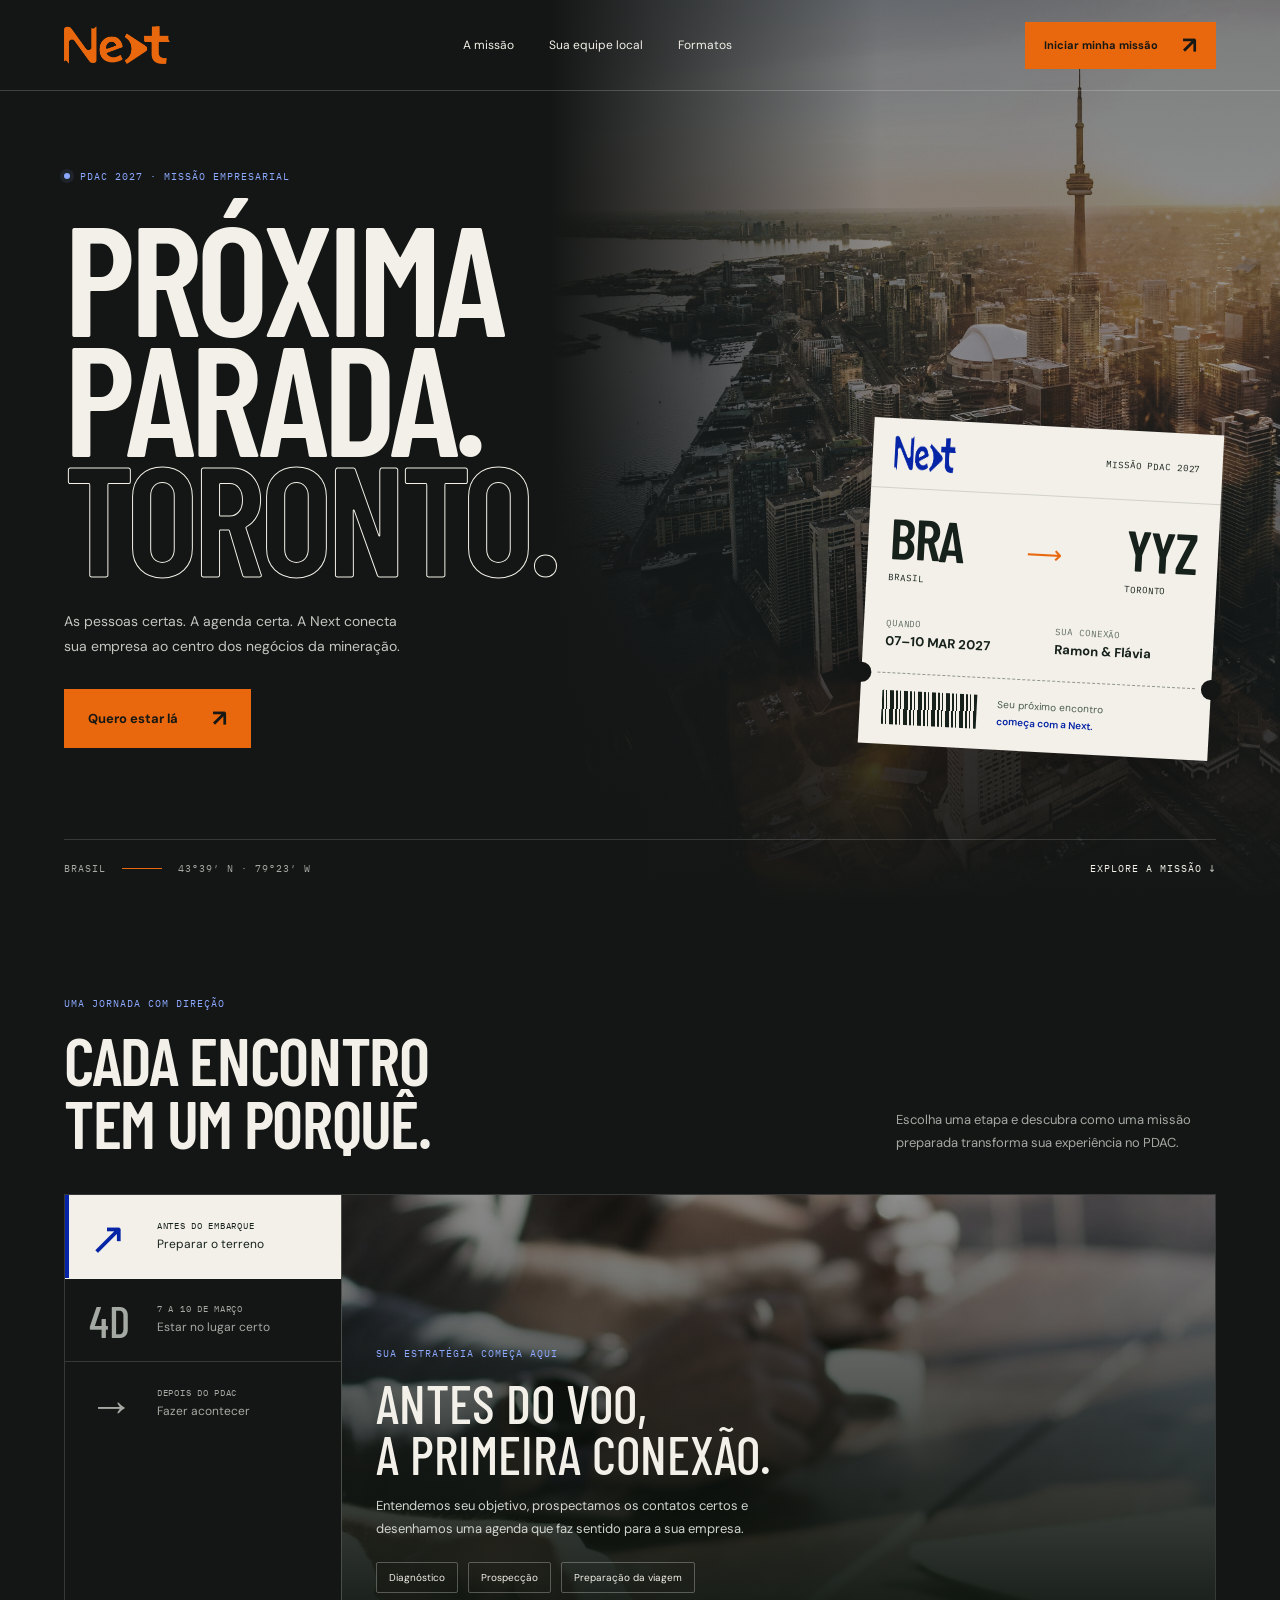
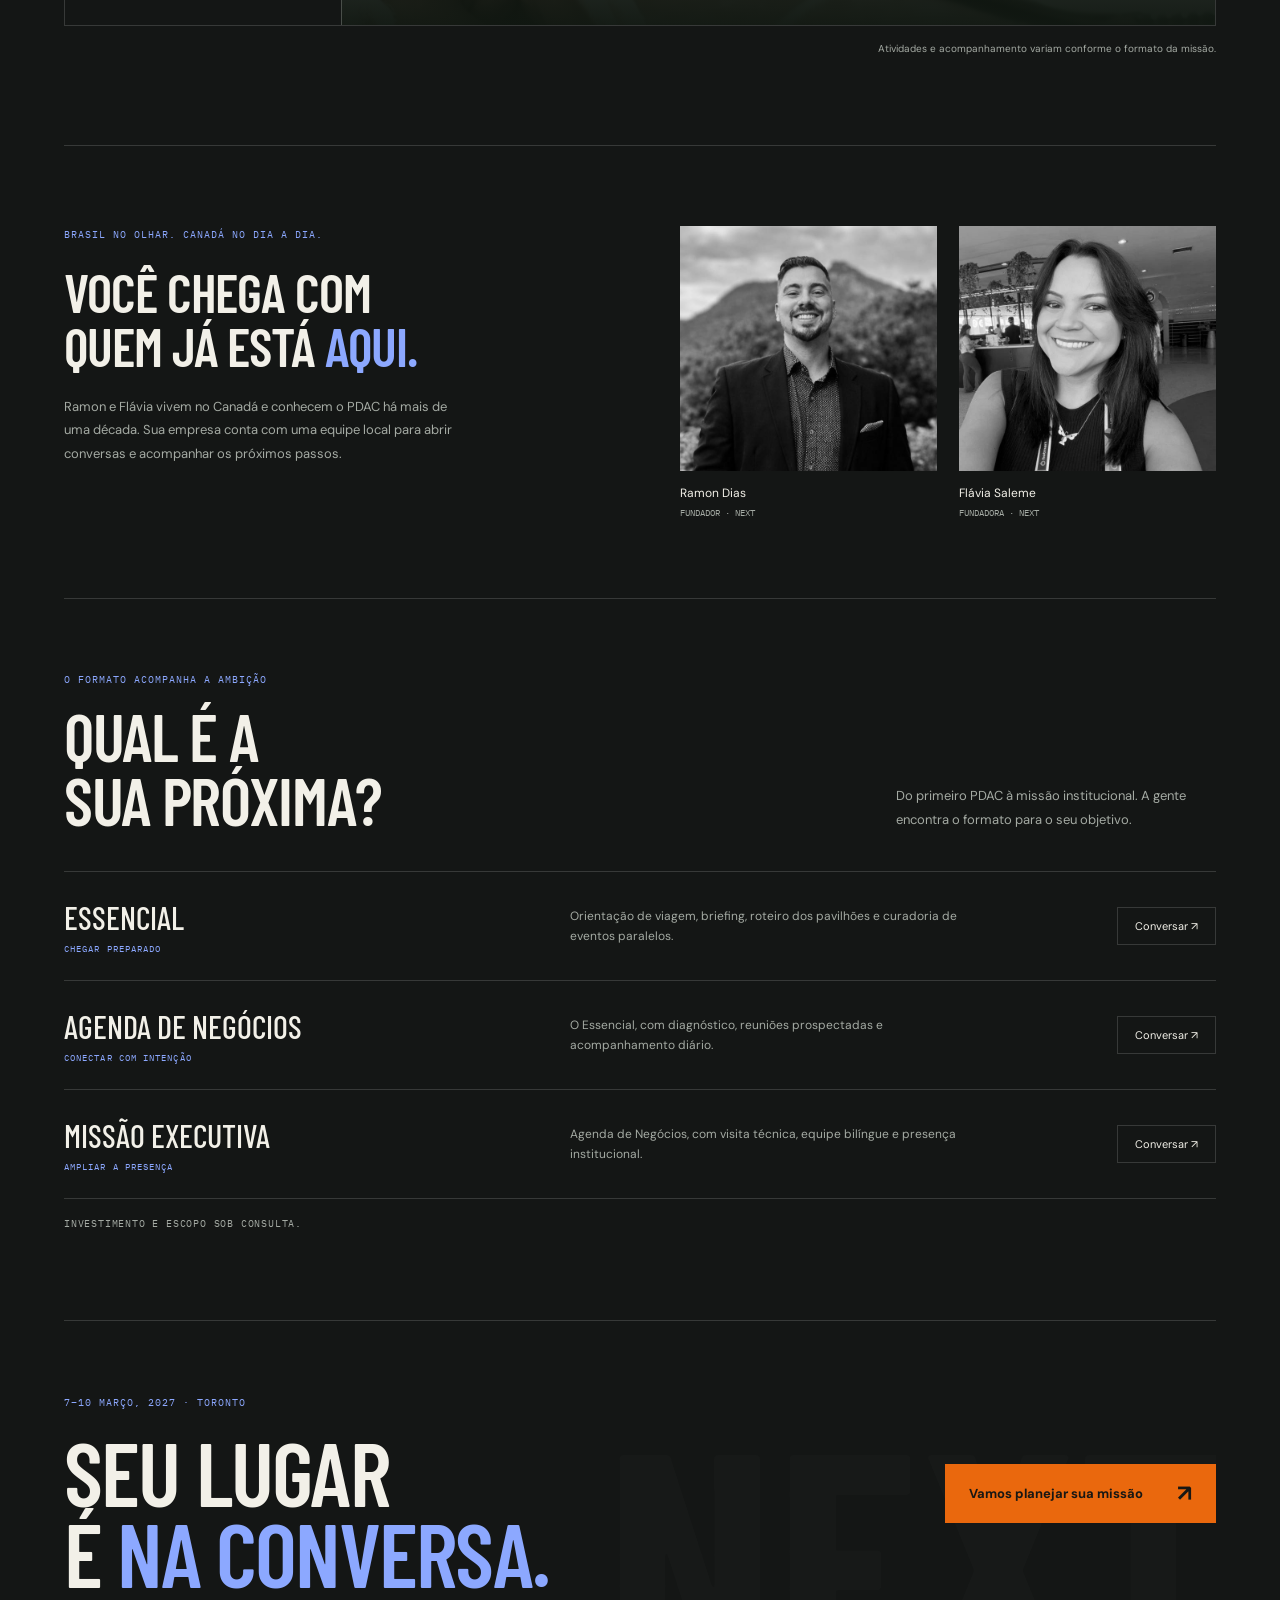
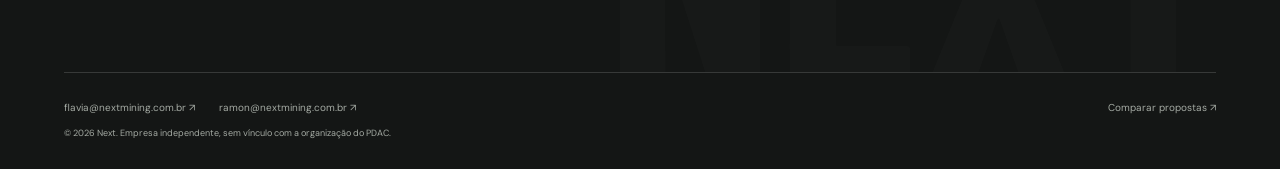
==== atlas.html @ a47887f1 "Add Editorial and Destino Toronto landing concepts with comparison gallery" ====
<!doctype html>
<html lang="pt-BR">
<head>
<meta charset="utf-8"><meta name="viewport" content="width=device-width, initial-scale=1">
<title>Next · Destino Toronto</title>
<meta name="description" content="PDAC 2027. Quatro dias em Toronto, uma missão de negócios desenhada pela Next para sua empresa.">
<link rel="preconnect" href="https://fonts.googleapis.com"><link rel="preconnect" href="https://fonts.gstatic.com" crossorigin>
<link href="https://fonts.googleapis.com/css2?family=Barlow+Condensed:wght@500;600;700&family=DM+Sans:wght@400;500;600;650;700&family=IBM+Plex+Mono:wght@400;500&display=swap" rel="stylesheet">
<link rel="stylesheet" href="concept-contact.css">
<style>
:root{--bg:#141615;--surface:#1d201e;--line:#ffffff26;--text:#f2f0e8;--muted:#a4aaa3;--orange:#ea680d;--blue:#0624a6;--electric:#8ca8ff;--font:'DM Sans',sans-serif;--display:'Barlow Condensed',sans-serif;--mono:'IBM Plex Mono',monospace}
*{box-sizing:border-box}html{scroll-behavior:smooth;scroll-padding-top:90px}body{margin:0;background:var(--bg);color:var(--text);font-family:var(--font);-webkit-font-smoothing:antialiased}a{color:inherit;text-decoration:none}button{font:inherit;cursor:pointer}img{display:block;max-width:100%}button:focus-visible,a:focus-visible{outline:2px solid var(--electric);outline-offset:5px}::selection{background:var(--orange);color:#111}.wrap{width:min(1600px,100%);padding:0 64px;margin:auto}.mono{font:400 10px/1.7 var(--mono);text-transform:uppercase;letter-spacing:.1em}.brand img{width:106px;height:auto}.topbar{height:91px;position:absolute;inset:0 0 auto;z-index:5;border-bottom:1px solid #ffffff30}.nav{height:100%;display:flex;justify-content:space-between;align-items:center;gap:30px}.nav-links{display:flex;gap:35px;font-size:12px}.nav-links a:hover{color:var(--electric)}.button{display:inline-flex;align-items:center;justify-content:center;gap:34px;padding:17px 23px;background:var(--orange);color:#171714;border:1px solid var(--orange);font-size:13px;font-weight:700;transition:transform .2s,background .2s}.button:hover{background:#ff8c3b;transform:translateY(-2px)}.button .arrow{font-size:23px;line-height:1}.nav .button{padding:11px 18px;font-size:11px;gap:24px}.outline{background:transparent;color:var(--text);border-color:var(--line)}.outline:hover{background:var(--text);color:var(--bg);border-color:var(--text)}
.hero{position:relative;min-height:850px;min-height:100svh;display:flex;flex-direction:column;overflow:hidden}.hero-photo{position:absolute;inset:0 0 0 43%;z-index:0}.hero-photo img{height:100%;width:100%;object-fit:cover;object-position:55% 48%;filter:saturate(.6) brightness(.75)}.hero-photo::after{content:'';position:absolute;inset:0;background:linear-gradient(90deg,var(--bg),#14161526 45%),linear-gradient(0deg,var(--bg) 0%,transparent 45%,#14161544)}.hero-grid{position:relative;z-index:1;display:grid;grid-template-columns:1.32fr 1fr;gap:64px;padding-top:157px;padding-bottom:80px;flex:1;align-items:center}.eyebrow{display:flex;align-items:center;gap:10px;color:var(--electric)}.eyebrow i{width:6px;height:6px;background:currentColor;box-shadow:0 0 0 4px #8ca8ff18;border-radius:50%}.hero h1{font:600 clamp(110px,12.2vw,190px)/.77 var(--display);letter-spacing:-.035em;text-transform:uppercase;margin:30px 0 33px}.hero h1 span{display:block}.hero h1 .destination{color:transparent;-webkit-text-stroke:1px var(--text)}.hero p{max-width:350px;color:#c2c6bf;font-size:14px;line-height:1.8;margin:0 0 30px}.hero-bottom{position:relative;z-index:1;display:flex;align-items:center;justify-content:space-between;border-top:1px solid var(--line);padding:20px 0 23px;color:var(--muted)}.hero-bottom .scroll{color:var(--text)}.coordinates{display:flex;align-items:center;gap:16px}.coordinates span{display:block;width:40px;height:1px;background:var(--orange)}
.boarding{position:relative;align-self:end;justify-self:end;margin-bottom:7px;width:100%;max-width:350px;background:var(--text);color:#17211c;box-shadow:0 25px 80px #0004;transform:rotate(3deg);transition:transform .5s}.boarding:hover{transform:rotate(0)}.boarding-top{display:flex;justify-content:space-between;padding:17px 22px;border-bottom:1px solid #14211c25;align-items:center}.boarding-top img{width:61px}.boarding-top .mono{font-size:9px}.boarding-body{padding:23px 22px 20px}.boarding-route{display:flex;justify-content:space-between;align-items:center}.boarding-route strong{font:600 57px/.9 var(--display);letter-spacing:-.03em}.boarding-route span{font-size:25px;color:var(--orange)}.boarding-route small{display:block;font:400 9px var(--mono);margin-top:7px;letter-spacing:.1em}.boarding-dates{display:grid;grid-template-columns:1.1fr 1fr;gap:20px;margin-top:28px}.boarding-dates strong{display:block;font-size:13px;line-height:1.6}.boarding-dates .mono{font-size:9px;color:#616d66}.boarding-divider{position:relative;border-top:1px dashed #15231d70;margin:0 16px}.boarding-divider::before,.boarding-divider::after{content:'';position:absolute;top:-10px;width:20px;height:20px;background:var(--bg);border-radius:50%}.boarding-divider::before{left:-26px}.boarding-divider::after{right:-26px}.boarding-bottom{padding:17px 22px 20px;display:flex;align-items:center;gap:20px}.barcode{height:34px;width:95px;background:repeating-linear-gradient(90deg,#17211c 0 2px,transparent 2px 4px,#17211c 4px 5px,transparent 5px 8px,#17211c 8px 12px,transparent 12px 14px)}.boarding-bottom span{font-size:10px;color:#495a50;line-height:1.7}.boarding-bottom b{color:var(--blue);display:block;font-weight:600}
.mission{padding-top:95px;padding-bottom:88px}.section-top{display:flex;justify-content:space-between;gap:40px;align-items:end;margin-bottom:40px}.section-top h2{font:600 clamp(49px,5.2vw,79px)/.95 var(--display);letter-spacing:-.02em;text-transform:uppercase;margin:16px 0 0}.section-top>p{max-width:320px;font-size:13px;line-height:1.8;color:var(--muted);margin:0}.timeline{display:grid;grid-template-columns:.48fr 1.52fr;border:1px solid var(--line)}.day-tabs{display:flex;flex-direction:column}.day-tab{display:grid;grid-template-columns:50px 1fr;gap:18px;align-items:center;text-align:left;border:0;border-bottom:1px solid var(--line);padding:21px 24px;background:transparent;color:var(--muted);transition:background .2s,color .2s}.day-tab:last-child{border-bottom:0}.day-tab strong{font:500 45px/.9 var(--display)}.day-tab span{font-size:12px;line-height:1.6}.day-tab small{font:400 9px var(--mono);display:block;margin-bottom:4px;letter-spacing:.08em}.day-tab[aria-selected="true"]{background:var(--text);color:#18221d;box-shadow:inset 4px 0 var(--blue)}.day-tab[aria-selected="true"] strong{color:var(--blue)}.day-panel{position:relative;border-left:1px solid var(--line);min-height:430px;overflow:hidden;background:#292f29}.day-panel>img{position:absolute;inset:0;width:100%;height:100%;object-fit:cover;filter:brightness(.55) saturate(.65);transition:opacity .25s}.day-panel::after{content:'';position:absolute;inset:0;background:linear-gradient(0deg,#101711f5,transparent 100%)}.day-info{position:absolute;bottom:32px;left:34px;right:34px;z-index:1}.day-info h3{font:500 53px/.95 var(--display);text-transform:uppercase;margin:16px 0}.day-info>p{max-width:430px;color:#d2d5cf;font-size:13px;line-height:1.75;margin:0 0 22px}.day-info .mono{color:var(--electric)}.day-info .agenda-items{display:flex;gap:10px;flex-wrap:wrap}.agenda-items span{font-size:10px;padding:8px 12px;border:1px solid #ffffff45;border-radius:2px}.agenda-note{font-size:10px;line-height:1.7;color:var(--muted);margin:14px 0 0;text-align:right}
.team{display:grid;grid-template-columns:1fr 1fr;gap:80px;padding:80px 0;border-top:1px solid var(--line)}.team h2{font:600 clamp(43px,4.2vw,64px)/1 var(--display);letter-spacing:-.02em;text-transform:uppercase;margin:22px 0}.team h2 span{color:var(--electric)}.team p{font-size:13px;line-height:1.8;color:var(--muted);max-width:410px}.team-people{display:grid;grid-template-columns:1fr 1fr;gap:22px}.team-people figure{margin:0;position:relative;overflow:hidden}.team-people img{width:100%;height:245px;object-fit:cover;filter:grayscale(1);transition:filter .5s}.team-people figure:hover img{filter:grayscale(0)}.team-people figcaption{padding-top:14px;font-size:12px}.team-people small{display:block;font:400 9px var(--mono);text-transform:uppercase;color:var(--muted);margin-top:6px}
.choose{padding:72px 0 90px;border-top:1px solid var(--line)}.package-list{border-top:1px solid var(--line)}.package-row{display:grid;grid-template-columns:1.15fr 1.25fr auto;gap:30px;align-items:center;padding:26px 0;border-bottom:1px solid var(--line)}.package-row h3{font:500 32px var(--display);text-transform:uppercase;margin:0}.package-row p{font-size:12px;line-height:1.7;color:var(--muted);max-width:390px;margin:0}.package-row button{border:1px solid var(--line);padding:11px 17px;background:transparent;color:var(--text);font-size:11px;white-space:nowrap}.package-row button:hover{color:var(--electric);border-color:var(--electric)}.package-label{display:block;font:400 9px var(--mono);color:var(--electric);text-transform:uppercase;letter-spacing:.12em;margin-top:7px}.consult{font:400 10px var(--mono);text-transform:uppercase;letter-spacing:.08em;color:var(--muted);margin-top:18px}
.final{position:relative;padding:73px 0 80px;overflow:hidden;border-top:1px solid var(--line)}.final::after{content:'NEXT';position:absolute;right:-15px;bottom:-80px;font:700 330px var(--display);color:#ffffff03;pointer-events:none}.final-grid{display:flex;align-items:center;justify-content:space-between;gap:40px;position:relative;z-index:1}.final h2{font:600 clamp(65px,7vw,105px)/.9 var(--display);letter-spacing:-.02em;text-transform:uppercase;margin:20px 0 0}.final h2 span{color:var(--electric)}.final .button{flex-shrink:0}.footer{display:flex;justify-content:space-between;align-items:start;padding:28px 0;gap:30px;border-top:1px solid var(--line);font-size:10px;color:var(--muted)}.footer .contacts{display:flex;gap:24px;flex-wrap:wrap}.footer p{font-size:9px;line-height:1.7;margin:12px 0 0}.footer a:hover{color:var(--text)}.reveal{opacity:0;transform:translateY(20px);transition:opacity .75s,transform .75s}.reveal.visible{opacity:1;transform:none}
@media(min-width:1700px){.hero-grid{padding-top:190px;padding-bottom:105px}.hero h1{font-size:210px}.boarding{max-width:390px}}
@media(max-width:1050px){.wrap{padding-left:32px;padding-right:32px}.hero-grid{gap:30px;grid-template-columns:1.2fr 1fr}.hero h1{font-size:130px}.boarding{max-width:315px}.team{gap:45px}.day-tab{padding:23px 17px;gap:9px}.day-panel{min-height:450px}.package-row{grid-template-columns:1fr 1fr auto}}
@media(max-width:700px){html{scroll-padding-top:25px}.wrap{padding-left:22px;padding-right:22px}.topbar{height:78px}.brand img{width:86px}.nav-links{display:none}.nav .button{padding:11px 13px;gap:14px;font-size:10px}.hero{min-height:auto}.hero-photo{inset:78px 0 0 12%;max-height:760px}.hero-photo::after{background:linear-gradient(90deg,var(--bg),#14161535 65%),linear-gradient(0deg,var(--bg),transparent 50%)}.hero-grid{display:block;padding-top:127px;padding-bottom:40px}.hero h1{font-size:clamp(112px,25vw,160px);margin:25px 0 28px}.hero p{font-size:13px;max-width:290px}.hero .button{font-size:12px;padding:16px 21px}.eyebrow{font-size:9px}.boarding{margin:50px 2px 10px auto;max-width:290px;transform:rotate(2deg)}.boarding-top{padding:15px 19px}.boarding-body{padding:20px}.boarding-route strong{font-size:50px}.boarding-dates{margin-top:22px}.boarding-bottom{padding:15px 20px}.hero-bottom{padding-top:18px;padding-bottom:18px;font-size:8px}.coordinates{gap:10px}.coordinates span{width:20px}.hero-bottom .scroll{max-width:90px;text-align:right}.mission{padding-top:65px;padding-bottom:55px}.section-top{display:block;margin-bottom:25px}.section-top h2{font-size:54px}.section-top>p{margin:22px 0 0;font-size:12px}.timeline{display:block}.day-tabs{display:grid;grid-template-columns:repeat(3,1fr)}.day-tab{padding:17px 7px;display:block;text-align:center;border-bottom:1px solid var(--line);border-right:1px solid var(--line)}.day-tab:last-child{border-right:0;border-bottom:1px solid var(--line)}.day-tab strong{font-size:32px;display:block;margin-bottom:9px}.day-tab small{font-size:8px}.day-tab span{font-size:10px}.day-tab[aria-selected="true"]{box-shadow:inset 0 -3px var(--blue)}.day-panel{border:0;min-height:420px}.day-info{bottom:25px;left:23px;right:23px}.day-info h3{font-size:45px}.day-info>p{font-size:12px}.day-info .mono{font-size:9px}.agenda-items{gap:7px!important}.agenda-items span{font-size:9px;padding:7px 9px}.agenda-note{font-size:9px;text-align:left}.team{display:block;padding:55px 0}.team h2{font-size:48px}.team p{font-size:12px}.team-people{margin-top:30px;gap:16px}.team-people img{height:auto;aspect-ratio:.8}.choose{padding:55px 0}.choose .section-top h2{font-size:49px}.package-row{grid-template-columns:1fr auto;gap:12px 20px;padding:24px 0}.package-row h3{font-size:29px}.package-row p{grid-row:2;grid-column:1/-1;font-size:12px}.package-row button{grid-column:2;grid-row:1;font-size:10px;padding:11px 12px}.package-label{font-size:8px}.consult{font-size:8px}.final{padding:55px 0 65px}.final-grid{display:block}.final h2{font-size:70px}.final .button{margin-top:30px}.final::after{font-size:210px;bottom:-45px}.footer{display:block}.footer .contacts{gap:15px;flex-direction:column}.footer>a{display:inline-block;margin-top:22px}.footer p{max-width:260px}}
@media(prefers-reduced-motion:reduce){html{scroll-behavior:auto}.reveal{opacity:1;transform:none}*{transition:none!important;animation:none!important}}
</style>
</head>
<body data-concept="Atlas" class="dark-concept">
<header class="topbar"><div class="wrap nav"><a class="brand" href="atlas.html" aria-label="Next, início"><img src="img/logo-next-orange.png" alt="Next" width="106" height="60"></a><nav class="nav-links" aria-label="Navegação"><a href="#agenda">A missão</a><a href="#equipe">Sua equipe local</a><a href="#formatos">Formatos</a></nav><button class="button" data-contact>Iniciar minha missão <span class="arrow" aria-hidden="true">↗</span></button></div></header>
<main>
<section class="hero"><div class="hero-photo" aria-hidden="true"><img src="img/toronto-atlas.jpg" alt="" width="1100" height="1650" fetchpriority="high"></div><div class="wrap hero-grid"><div><div class="eyebrow mono"><i aria-hidden="true"></i>PDAC 2027 · Missão empresarial</div><h1><span>Próxima</span><span>parada.</span><span class="destination">Toronto.</span></h1><p>As pessoas certas. A agenda certa. A Next conecta sua empresa ao centro dos negócios da mineração.</p><button class="button" data-contact>Quero estar lá <span class="arrow" aria-hidden="true">↗</span></button></div><div class="boarding" aria-label="Informações da missão"><div class="boarding-top"><img src="img/logo-next-blue.png" alt="Next" width="61" height="35"><span class="mono">Missão PDAC 2027</span></div><div class="boarding-body"><div class="boarding-route"><div><strong>BRA</strong><small>BRASIL</small></div><span aria-hidden="true">⟶</span><div><strong>YYZ</strong><small>TORONTO</small></div></div><div class="boarding-dates"><div><span class="mono">Quando</span><strong>07–10 MAR 2027</strong></div><div><span class="mono">Sua conexão</span><strong>Ramon & Flávia</strong></div></div></div><div class="boarding-divider"></div><div class="boarding-bottom"><div class="barcode" aria-hidden="true"></div><span>Seu próximo encontro<b>começa com a Next.</b></span></div></div></div><div class="wrap"><div class="hero-bottom mono"><div class="coordinates">BRASIL <span aria-hidden="true"></span> 43°39′ N · 79°23′ W</div><a class="scroll" href="#agenda">Explore a missão ↓</a></div></div></section>
<section class="mission wrap" id="agenda"><div class="section-top reveal"><div><div class="eyebrow mono">Uma jornada com direção</div><h2>Cada encontro<br>tem um porquê.</h2></div><p>Escolha uma etapa e descubra como uma missão preparada transforma sua experiência no PDAC.</p></div><div class="timeline reveal"><div class="day-tabs" role="tablist" aria-label="Etapas da missão" aria-orientation="vertical"><button id="tab-antes" class="day-tab" role="tab" aria-selected="true" aria-controls="agenda-panel" tabindex="0" data-stage="antes"><strong>↗</strong><span><small>ANTES DO EMBARQUE</small>Preparar o terreno</span></button><button id="tab-durante" class="day-tab" role="tab" aria-selected="false" aria-controls="agenda-panel" tabindex="-1" data-stage="durante"><strong>4D</strong><span><small>7 A 10 DE MARÇO</small>Estar no lugar certo</span></button><button id="tab-depois" class="day-tab" role="tab" aria-selected="false" aria-controls="agenda-panel" tabindex="-1" data-stage="depois"><strong>→</strong><span><small>DEPOIS DO PDAC</small>Fazer acontecer</span></button></div><div class="day-panel" id="agenda-panel" role="tabpanel" aria-labelledby="tab-antes" tabindex="0"><img id="stage-photo" src="img/tour-reunioes.jpg?v=2" alt="Preparação de uma reunião de negócios" width="888" height="1333" loading="lazy"><div class="day-info" aria-live="polite"><div id="stage-kicker" class="mono">Sua estratégia começa aqui</div><h3 id="stage-title">Antes do voo,<br>a primeira conexão.</h3><p id="stage-copy">Entendemos seu objetivo, prospectamos os contatos certos e desenhamos uma agenda que faz sentido para a sua empresa.</p><div class="agenda-items" id="stage-tags"><span>Diagnóstico</span><span>Prospecção</span><span>Preparação da viagem</span></div></div></div></div><p class="agenda-note">Atividades e acompanhamento variam conforme o formato da missão.</p></section>
<div class="wrap"><section class="team" id="equipe"><div class="reveal"><div class="eyebrow mono">Brasil no olhar. Canadá no dia a dia.</div><h2>Você chega com<br>quem já está <span>aqui.</span></h2><p>Ramon e Flávia vivem no Canadá e conhecem o PDAC há mais de uma década. Sua empresa conta com uma equipe local para abrir conversas e acompanhar os próximos passos.</p></div><div class="team-people"><figure class="reveal"><img src="img/ramon.jpg" alt="Ramon Dias" width="616" height="616" loading="lazy"><figcaption>Ramon Dias<small>Fundador · Next</small></figcaption></figure><figure class="reveal"><img src="img/flavia.jpg" alt="Flávia Saleme" width="640" height="640" loading="lazy"><figcaption>Flávia Saleme<small>Fundadora · Next</small></figcaption></figure></div></section>
<section class="choose" id="formatos"><div class="section-top reveal"><div><div class="eyebrow mono">O formato acompanha a ambição</div><h2>Qual é a<br>sua próxima?</h2></div><p>Do primeiro PDAC à missão institucional. A gente encontra o formato para o seu objetivo.</p></div><div class="package-list"><article class="package-row reveal"><h3>Essencial<span class="package-label">Chegar preparado</span></h3><p>Orientação de viagem, briefing, roteiro dos pavilhões e curadoria de eventos paralelos.</p><button data-contact data-package="Experiência Essencial">Conversar ↗</button></article><article class="package-row reveal"><h3>Agenda de Negócios<span class="package-label">Conectar com intenção</span></h3><p>O Essencial, com diagnóstico, reuniões prospectadas e acompanhamento diário.</p><button data-contact data-package="Agenda de Negócios">Conversar ↗</button></article><article class="package-row reveal"><h3>Missão Executiva<span class="package-label">Ampliar a presença</span></h3><p>Agenda de Negócios, com visita técnica, equipe bilíngue e presença institucional.</p><button data-contact data-package="Missão Executiva">Conversar ↗</button></article></div><div class="consult">Investimento e escopo sob consulta.</div></section>
<section class="final"><div class="final-grid"><div class="reveal"><div class="eyebrow mono">7–10 março, 2027 · Toronto</div><h2>Seu lugar<br>é <span>na conversa.</span></h2></div><button class="button" data-contact>Vamos planejar sua missão <span class="arrow" aria-hidden="true">↗</span></button></div></section>
<footer class="footer"><div><div class="contacts"><a href="mailto:flavia@nextmining.com.br">flavia@nextmining.com.br ↗</a><a href="mailto:ramon@nextmining.com.br">ramon@nextmining.com.br ↗</a></div><p>© 2026 Next. Empresa independente, sem vínculo com a organização do PDAC.</p></div><a href="conceitos.html">Comparar propostas ↗</a></footer></div>
</main>
<script src="config.js"></script><script src="concept-contact.js"></script>
<script>
const stages={
 antes:{kicker:'Sua estratégia começa aqui',title:'Antes do voo,<br>a primeira conexão.',copy:'Entendemos seu objetivo, prospectamos os contatos certos e desenhamos uma agenda que faz sentido para a sua empresa.',image:'img/tour-reunioes.jpg?v=2',alt:'Preparação de uma reunião de negócios',tags:['Diagnóstico','Prospecção','Preparação da viagem']},
 durante:{kicker:'PDAC · Toronto · 7 a 10 de março',title:'Quatro dias.<br>As portas certas.',copy:'Pavilhões, reuniões e eventos paralelos. Com a Next, você navega pelo evento com contexto, agenda e acompanhamento local.',image:'img/tour-estandes.jpg?v=2',alt:'Pavilhão de uma feira de negócios',tags:['Reuniões','Pavilhões','Networking']},
 depois:{kicker:'A viagem termina. A conversa continua.',title:'O próximo passo<br>também é nosso.',copy:'Organizamos os próximos passos e acompanhamos a continuidade dos contatos no Canadá, conforme o escopo da sua missão.',image:'img/toronto-atlas.jpg',alt:'Centro de Toronto visto do alto',tags:['Follow-up','Presença no Canadá','Continuidade']}
};
const tabs=[...document.querySelectorAll('[data-stage]')];
function selectStage(tab){
 const stage=stages[tab.dataset.stage];
 tabs.forEach(item=>{const selected=item===tab;item.setAttribute('aria-selected',String(selected));item.tabIndex=selected?0:-1;});
 document.getElementById('agenda-panel').setAttribute('aria-labelledby',tab.id);
 document.getElementById('stage-kicker').textContent=stage.kicker;
 document.getElementById('stage-title').innerHTML=stage.title;
 document.getElementById('stage-copy').textContent=stage.copy;
 const image=document.getElementById('stage-photo');image.src=stage.image;image.alt=stage.alt;
 document.getElementById('stage-tags').replaceChildren(...stage.tags.map(text=>{const span=document.createElement('span');span.textContent=text;return span;}));
}
tabs.forEach((tab,index)=>{tab.addEventListener('click',()=>selectStage(tab));tab.addEventListener('keydown',event=>{const keys=['ArrowDown','ArrowRight','ArrowUp','ArrowLeft','Home','End'];if(!keys.includes(event.key))return;event.preventDefault();let next=index;if(event.key==='Home')next=0;else if(event.key==='End')next=tabs.length-1;else next=(index+(['ArrowDown','ArrowRight'].includes(event.key)?1:-1)+tabs.length)%tabs.length;tabs[next].focus();selectStage(tabs[next]);});});
const tabMedia=matchMedia('(max-width:700px)');
function setOrientation(){document.querySelector('[role="tablist"]').setAttribute('aria-orientation',tabMedia.matches?'horizontal':'vertical');}
tabMedia.addEventListener('change',setOrientation);setOrientation();
</script>
</body></html>
---- concept-contact.css ----
.mission-dialog{--modal-bg:#f4f2ec;--modal-text:#172329;--modal-muted:#65706b;--modal-border:#d2d6d0;border:0;border-radius:8px;padding:0;background:var(--modal-bg);color:var(--modal-text);width:min(580px,calc(100% - 32px));max-height:calc(100svh - 40px);font:400 15px/1.5 'DM Sans',sans-serif;box-shadow:0 40px 140px #0005;overflow:auto}
.mission-dialog::backdrop{background:#101816a6;backdrop-filter:blur(9px)}
.dark-concept .mission-dialog{--modal-bg:#1d201e;--modal-text:#f2f0e8;--modal-muted:#a4aaa3;--modal-border:#ffffff26}
.mission-dialog .modal-head{padding:25px 30px 16px;display:flex;align-items:center;justify-content:space-between;border-bottom:1px solid var(--modal-border)}
.mission-dialog .modal-head span{font-size:10px;text-transform:uppercase;letter-spacing:.12em;color:var(--modal-muted)}
.mission-dialog .modal-close{display:grid;place-items:center;width:40px;height:40px;border:1px solid var(--modal-border);background:none;color:var(--modal-text);border-radius:50%;font-size:25px;line-height:1}
.mission-dialog .modal-body{padding:28px 30px 30px}
.mission-dialog h2{font:500 31px/1.1 'DM Sans',sans-serif;letter-spacing:-.04em;margin:0 0 12px;text-transform:none}
.mission-dialog p{font-size:13px;color:var(--modal-muted);line-height:1.7;margin:0 0 25px;max-width:none}
.mission-dialog .modal-options{display:grid;grid-template-columns:1fr 1fr;gap:10px;margin:0 0 24px;border:0;padding:0}
.mission-dialog legend,.mission-dialog label{font-size:11px;font-weight:600;display:block;margin-bottom:10px}
.mission-dialog legend{padding:0 0 12px}
.mission-dialog .modal-choice{font:400 13px/1.4 'DM Sans',sans-serif;text-align:left;padding:15px;border:1px solid var(--modal-border);border-radius:4px;color:var(--modal-text);background:transparent;min-height:53px}
.mission-dialog .modal-choice[aria-pressed="true"]{background:var(--modal-text);color:var(--modal-bg);border-color:var(--modal-text)}
.mission-dialog select,.mission-dialog input{display:block;width:100%;border:1px solid var(--modal-border);border-radius:4px;background:var(--modal-bg);color:var(--modal-text);padding:14px;font:400 16px 'DM Sans',sans-serif;margin-top:8px;min-height:49px}
.mission-dialog .modal-form-grid{display:grid;gap:13px;margin:24px 0}
.mission-dialog .modal-form-grid label{margin:0}
.mission-dialog .modal-next,.mission-dialog .modal-send{width:100%;min-height:52px;background:#ea680d;color:#172329;border:1px solid #ea680d;border-radius:4px;font:600 13px 'DM Sans',sans-serif;display:flex;align-items:center;justify-content:space-between;padding:15px 20px;text-decoration:none;cursor:pointer}
.mission-dialog .modal-next:disabled{opacity:.45;cursor:default}
.mission-dialog .modal-next:hover:not(:disabled),.mission-dialog .modal-send:hover{background:#f57b27}
.mission-dialog .modal-summary{font-size:12px;padding:14px 16px;border-left:3px solid #0624a6;background:#7b8dce12;margin:20px 0;color:var(--modal-text);line-height:1.7}
.mission-dialog .modal-summary strong{display:block;font-weight:600;margin-bottom:3px}
.mission-dialog .modal-back{font:400 12px 'DM Sans',sans-serif;color:var(--modal-muted);background:none;border:0;padding:10px 0 18px}
.mission-dialog .modal-note{font-size:10px;line-height:1.7;margin:14px 0 0;color:var(--modal-muted)}
.mission-dialog :focus-visible{outline:2px solid #6486ff;outline-offset:3px}
.mission-dialog [hidden]{display:none!important}
body.modal-open{overflow:hidden}
@media(max-width:600px){.mission-dialog .modal-body{padding:25px 22px}.mission-dialog .modal-head{padding:16px 22px}.mission-dialog h2{font-size:28px}.mission-dialog .modal-choice{padding:12px;font-size:12px}.mission-dialog .modal-options{gap:8px}.mission-dialog{max-height:calc(100svh - 24px)}}
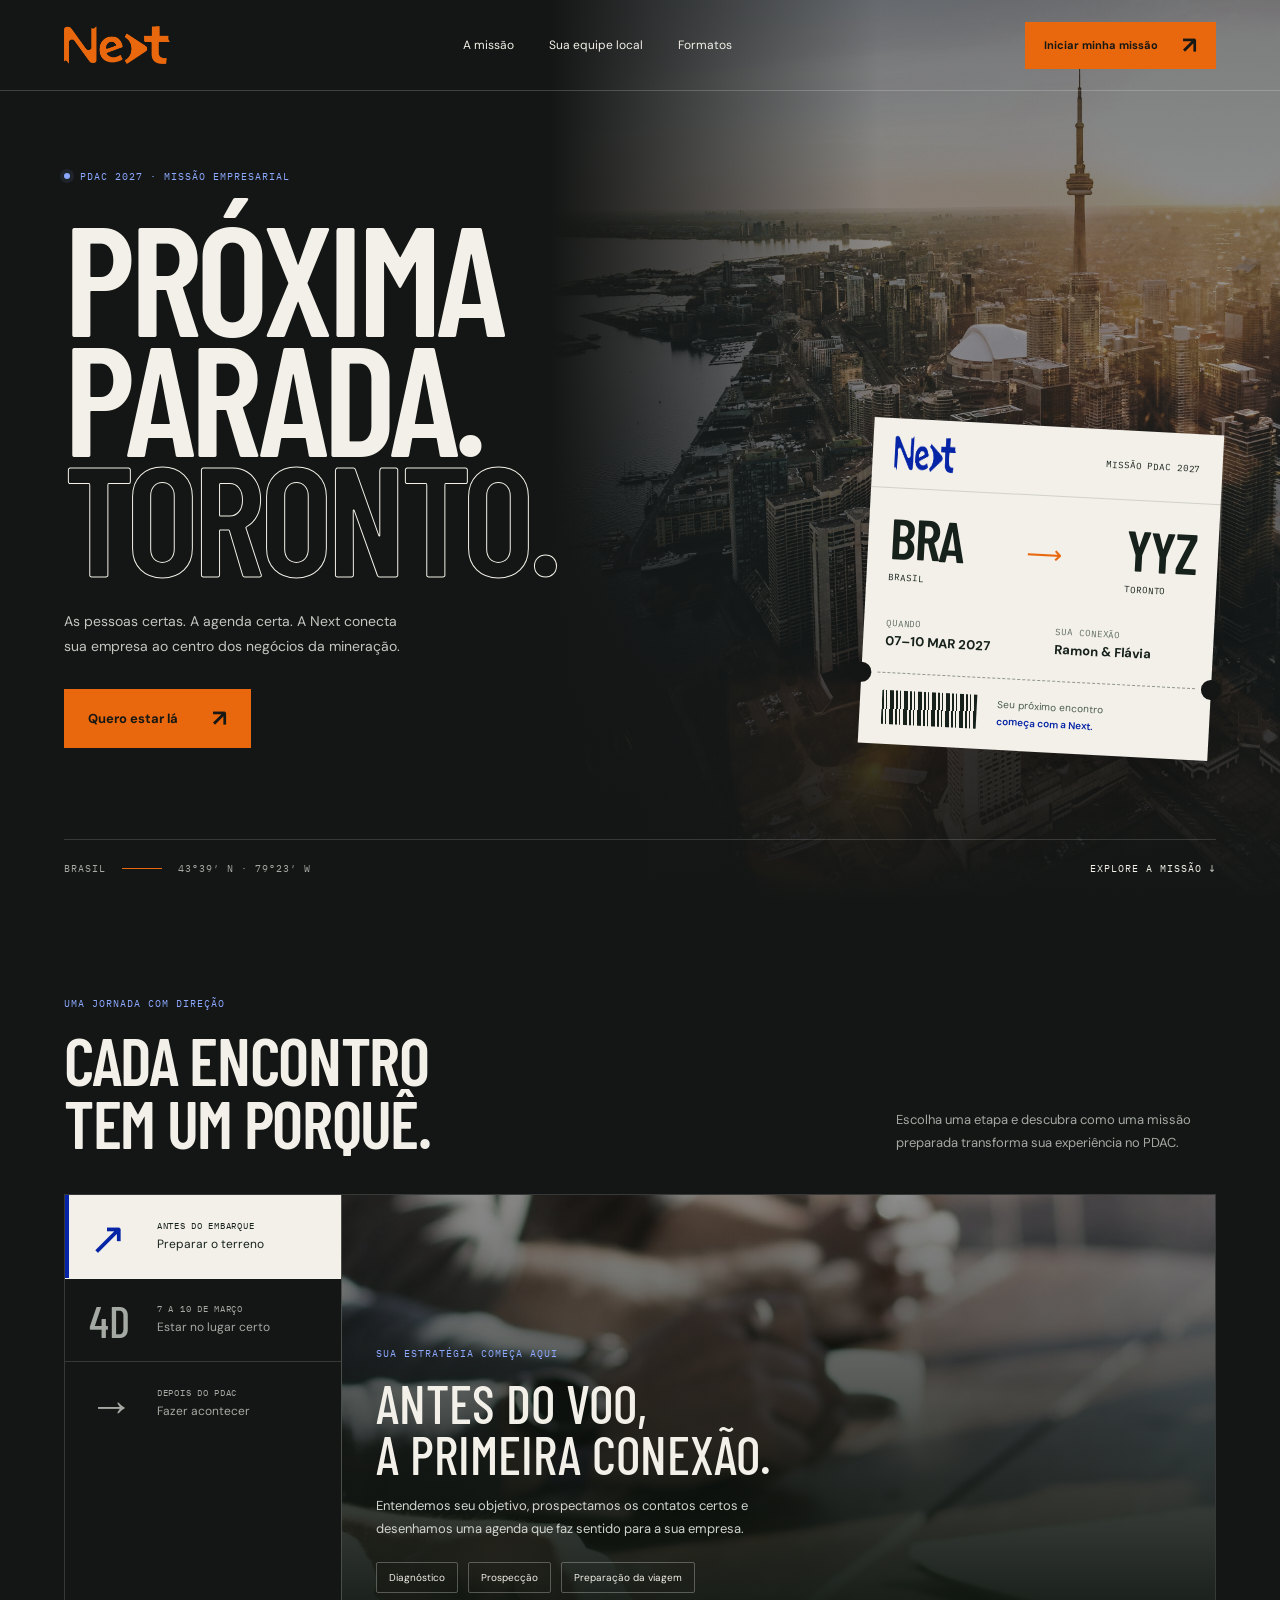
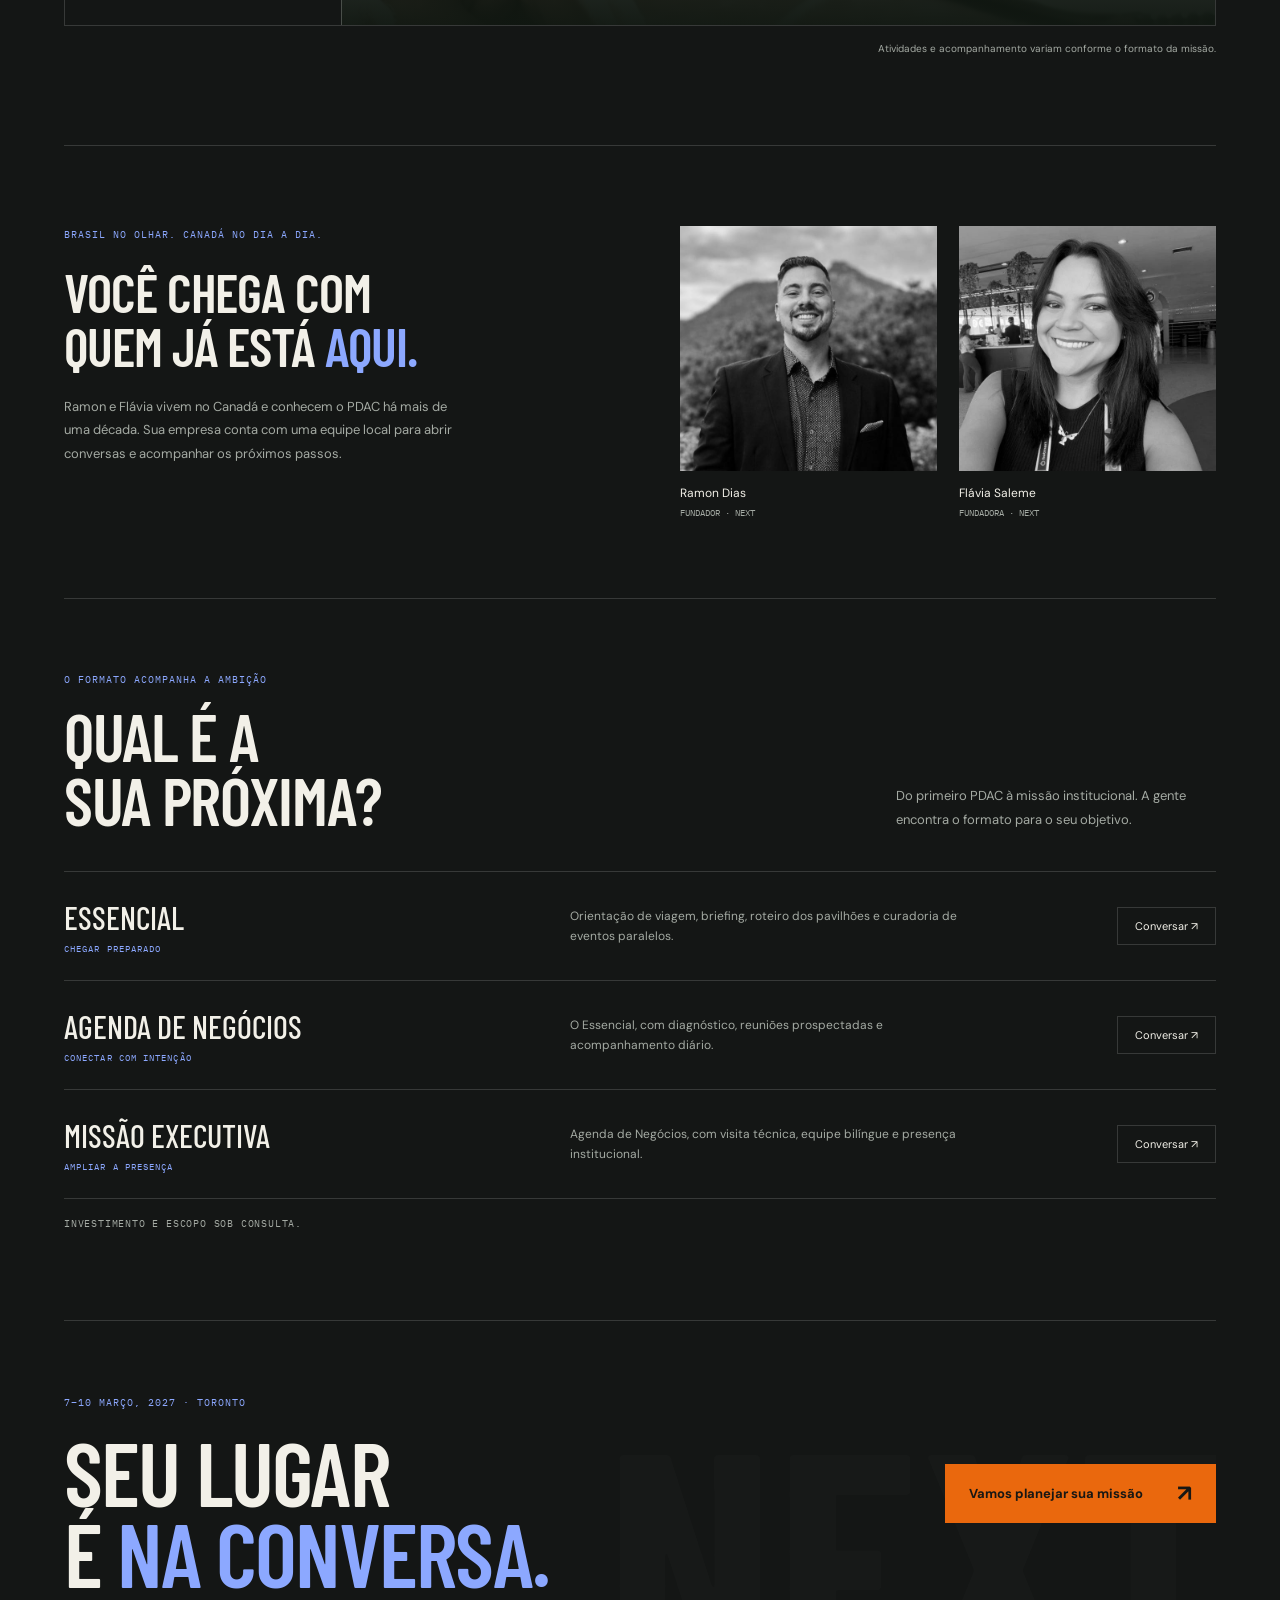
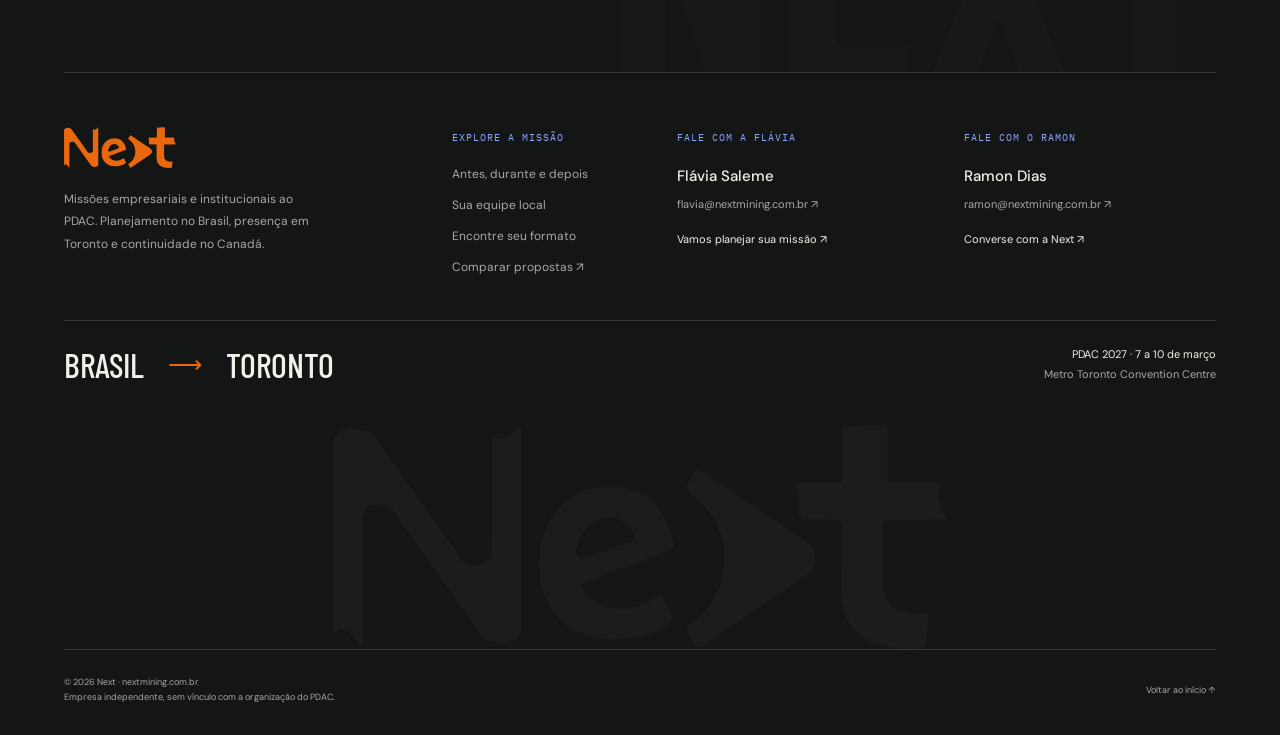
==== commit ba89f067: "Add complete Atlas footer and redesign light concept with minimal layout" ====
--- a/atlas.html
+++ b/atlas.html
@@ -1,58 +1,1610 @@
 <!doctype html>
 <html lang="pt-BR">
-<head>
-<meta charset="utf-8"><meta name="viewport" content="width=device-width, initial-scale=1">
-<title>Next · Destino Toronto</title>
-<meta name="description" content="PDAC 2027. Quatro dias em Toronto, uma missão de negócios desenhada pela Next para sua empresa.">
-<link rel="preconnect" href="https://fonts.googleapis.com"><link rel="preconnect" href="https://fonts.gstatic.com" crossorigin>
-<link href="https://fonts.googleapis.com/css2?family=Barlow+Condensed:wght@500;600;700&family=DM+Sans:wght@400;500;600;650;700&family=IBM+Plex+Mono:wght@400;500&display=swap" rel="stylesheet">
-<link rel="stylesheet" href="concept-contact.css">
-<style>
-:root{--bg:#141615;--surface:#1d201e;--line:#ffffff26;--text:#f2f0e8;--muted:#a4aaa3;--orange:#ea680d;--blue:#0624a6;--electric:#8ca8ff;--font:'DM Sans',sans-serif;--display:'Barlow Condensed',sans-serif;--mono:'IBM Plex Mono',monospace}
-*{box-sizing:border-box}html{scroll-behavior:smooth;scroll-padding-top:90px}body{margin:0;background:var(--bg);color:var(--text);font-family:var(--font);-webkit-font-smoothing:antialiased}a{color:inherit;text-decoration:none}button{font:inherit;cursor:pointer}img{display:block;max-width:100%}button:focus-visible,a:focus-visible{outline:2px solid var(--electric);outline-offset:5px}::selection{background:var(--orange);color:#111}.wrap{width:min(1600px,100%);padding:0 64px;margin:auto}.mono{font:400 10px/1.7 var(--mono);text-transform:uppercase;letter-spacing:.1em}.brand img{width:106px;height:auto}.topbar{height:91px;position:absolute;inset:0 0 auto;z-index:5;border-bottom:1px solid #ffffff30}.nav{height:100%;display:flex;justify-content:space-between;align-items:center;gap:30px}.nav-links{display:flex;gap:35px;font-size:12px}.nav-links a:hover{color:var(--electric)}.button{display:inline-flex;align-items:center;justify-content:center;gap:34px;padding:17px 23px;background:var(--orange);color:#171714;border:1px solid var(--orange);font-size:13px;font-weight:700;transition:transform .2s,background .2s}.button:hover{background:#ff8c3b;transform:translateY(-2px)}.button .arrow{font-size:23px;line-height:1}.nav .button{padding:11px 18px;font-size:11px;gap:24px}.outline{background:transparent;color:var(--text);border-color:var(--line)}.outline:hover{background:var(--text);color:var(--bg);border-color:var(--text)}
-.hero{position:relative;min-height:850px;min-height:100svh;display:flex;flex-direction:column;overflow:hidden}.hero-photo{position:absolute;inset:0 0 0 43%;z-index:0}.hero-photo img{height:100%;width:100%;object-fit:cover;object-position:55% 48%;filter:saturate(.6) brightness(.75)}.hero-photo::after{content:'';position:absolute;inset:0;background:linear-gradient(90deg,var(--bg),#14161526 45%),linear-gradient(0deg,var(--bg) 0%,transparent 45%,#14161544)}.hero-grid{position:relative;z-index:1;display:grid;grid-template-columns:1.32fr 1fr;gap:64px;padding-top:157px;padding-bottom:80px;flex:1;align-items:center}.eyebrow{display:flex;align-items:center;gap:10px;color:var(--electric)}.eyebrow i{width:6px;height:6px;background:currentColor;box-shadow:0 0 0 4px #8ca8ff18;border-radius:50%}.hero h1{font:600 clamp(110px,12.2vw,190px)/.77 var(--display);letter-spacing:-.035em;text-transform:uppercase;margin:30px 0 33px}.hero h1 span{display:block}.hero h1 .destination{color:transparent;-webkit-text-stroke:1px var(--text)}.hero p{max-width:350px;color:#c2c6bf;font-size:14px;line-height:1.8;margin:0 0 30px}.hero-bottom{position:relative;z-index:1;display:flex;align-items:center;justify-content:space-between;border-top:1px solid var(--line);padding:20px 0 23px;color:var(--muted)}.hero-bottom .scroll{color:var(--text)}.coordinates{display:flex;align-items:center;gap:16px}.coordinates span{display:block;width:40px;height:1px;background:var(--orange)}
-.boarding{position:relative;align-self:end;justify-self:end;margin-bottom:7px;width:100%;max-width:350px;background:var(--text);color:#17211c;box-shadow:0 25px 80px #0004;transform:rotate(3deg);transition:transform .5s}.boarding:hover{transform:rotate(0)}.boarding-top{display:flex;justify-content:space-between;padding:17px 22px;border-bottom:1px solid #14211c25;align-items:center}.boarding-top img{width:61px}.boarding-top .mono{font-size:9px}.boarding-body{padding:23px 22px 20px}.boarding-route{display:flex;justify-content:space-between;align-items:center}.boarding-route strong{font:600 57px/.9 var(--display);letter-spacing:-.03em}.boarding-route span{font-size:25px;color:var(--orange)}.boarding-route small{display:block;font:400 9px var(--mono);margin-top:7px;letter-spacing:.1em}.boarding-dates{display:grid;grid-template-columns:1.1fr 1fr;gap:20px;margin-top:28px}.boarding-dates strong{display:block;font-size:13px;line-height:1.6}.boarding-dates .mono{font-size:9px;color:#616d66}.boarding-divider{position:relative;border-top:1px dashed #15231d70;margin:0 16px}.boarding-divider::before,.boarding-divider::after{content:'';position:absolute;top:-10px;width:20px;height:20px;background:var(--bg);border-radius:50%}.boarding-divider::before{left:-26px}.boarding-divider::after{right:-26px}.boarding-bottom{padding:17px 22px 20px;display:flex;align-items:center;gap:20px}.barcode{height:34px;width:95px;background:repeating-linear-gradient(90deg,#17211c 0 2px,transparent 2px 4px,#17211c 4px 5px,transparent 5px 8px,#17211c 8px 12px,transparent 12px 14px)}.boarding-bottom span{font-size:10px;color:#495a50;line-height:1.7}.boarding-bottom b{color:var(--blue);display:block;font-weight:600}
-.mission{padding-top:95px;padding-bottom:88px}.section-top{display:flex;justify-content:space-between;gap:40px;align-items:end;margin-bottom:40px}.section-top h2{font:600 clamp(49px,5.2vw,79px)/.95 var(--display);letter-spacing:-.02em;text-transform:uppercase;margin:16px 0 0}.section-top>p{max-width:320px;font-size:13px;line-height:1.8;color:var(--muted);margin:0}.timeline{display:grid;grid-template-columns:.48fr 1.52fr;border:1px solid var(--line)}.day-tabs{display:flex;flex-direction:column}.day-tab{display:grid;grid-template-columns:50px 1fr;gap:18px;align-items:center;text-align:left;border:0;border-bottom:1px solid var(--line);padding:21px 24px;background:transparent;color:var(--muted);transition:background .2s,color .2s}.day-tab:last-child{border-bottom:0}.day-tab strong{font:500 45px/.9 var(--display)}.day-tab span{font-size:12px;line-height:1.6}.day-tab small{font:400 9px var(--mono);display:block;margin-bottom:4px;letter-spacing:.08em}.day-tab[aria-selected="true"]{background:var(--text);color:#18221d;box-shadow:inset 4px 0 var(--blue)}.day-tab[aria-selected="true"] strong{color:var(--blue)}.day-panel{position:relative;border-left:1px solid var(--line);min-height:430px;overflow:hidden;background:#292f29}.day-panel>img{position:absolute;inset:0;width:100%;height:100%;object-fit:cover;filter:brightness(.55) saturate(.65);transition:opacity .25s}.day-panel::after{content:'';position:absolute;inset:0;background:linear-gradient(0deg,#101711f5,transparent 100%)}.day-info{position:absolute;bottom:32px;left:34px;right:34px;z-index:1}.day-info h3{font:500 53px/.95 var(--display);text-transform:uppercase;margin:16px 0}.day-info>p{max-width:430px;color:#d2d5cf;font-size:13px;line-height:1.75;margin:0 0 22px}.day-info .mono{color:var(--electric)}.day-info .agenda-items{display:flex;gap:10px;flex-wrap:wrap}.agenda-items span{font-size:10px;padding:8px 12px;border:1px solid #ffffff45;border-radius:2px}.agenda-note{font-size:10px;line-height:1.7;color:var(--muted);margin:14px 0 0;text-align:right}
-.team{display:grid;grid-template-columns:1fr 1fr;gap:80px;padding:80px 0;border-top:1px solid var(--line)}.team h2{font:600 clamp(43px,4.2vw,64px)/1 var(--display);letter-spacing:-.02em;text-transform:uppercase;margin:22px 0}.team h2 span{color:var(--electric)}.team p{font-size:13px;line-height:1.8;color:var(--muted);max-width:410px}.team-people{display:grid;grid-template-columns:1fr 1fr;gap:22px}.team-people figure{margin:0;position:relative;overflow:hidden}.team-people img{width:100%;height:245px;object-fit:cover;filter:grayscale(1);transition:filter .5s}.team-people figure:hover img{filter:grayscale(0)}.team-people figcaption{padding-top:14px;font-size:12px}.team-people small{display:block;font:400 9px var(--mono);text-transform:uppercase;color:var(--muted);margin-top:6px}
-.choose{padding:72px 0 90px;border-top:1px solid var(--line)}.package-list{border-top:1px solid var(--line)}.package-row{display:grid;grid-template-columns:1.15fr 1.25fr auto;gap:30px;align-items:center;padding:26px 0;border-bottom:1px solid var(--line)}.package-row h3{font:500 32px var(--display);text-transform:uppercase;margin:0}.package-row p{font-size:12px;line-height:1.7;color:var(--muted);max-width:390px;margin:0}.package-row button{border:1px solid var(--line);padding:11px 17px;background:transparent;color:var(--text);font-size:11px;white-space:nowrap}.package-row button:hover{color:var(--electric);border-color:var(--electric)}.package-label{display:block;font:400 9px var(--mono);color:var(--electric);text-transform:uppercase;letter-spacing:.12em;margin-top:7px}.consult{font:400 10px var(--mono);text-transform:uppercase;letter-spacing:.08em;color:var(--muted);margin-top:18px}
-.final{position:relative;padding:73px 0 80px;overflow:hidden;border-top:1px solid var(--line)}.final::after{content:'NEXT';position:absolute;right:-15px;bottom:-80px;font:700 330px var(--display);color:#ffffff03;pointer-events:none}.final-grid{display:flex;align-items:center;justify-content:space-between;gap:40px;position:relative;z-index:1}.final h2{font:600 clamp(65px,7vw,105px)/.9 var(--display);letter-spacing:-.02em;text-transform:uppercase;margin:20px 0 0}.final h2 span{color:var(--electric)}.final .button{flex-shrink:0}.footer{display:flex;justify-content:space-between;align-items:start;padding:28px 0;gap:30px;border-top:1px solid var(--line);font-size:10px;color:var(--muted)}.footer .contacts{display:flex;gap:24px;flex-wrap:wrap}.footer p{font-size:9px;line-height:1.7;margin:12px 0 0}.footer a:hover{color:var(--text)}.reveal{opacity:0;transform:translateY(20px);transition:opacity .75s,transform .75s}.reveal.visible{opacity:1;transform:none}
-@media(min-width:1700px){.hero-grid{padding-top:190px;padding-bottom:105px}.hero h1{font-size:210px}.boarding{max-width:390px}}
-@media(max-width:1050px){.wrap{padding-left:32px;padding-right:32px}.hero-grid{gap:30px;grid-template-columns:1.2fr 1fr}.hero h1{font-size:130px}.boarding{max-width:315px}.team{gap:45px}.day-tab{padding:23px 17px;gap:9px}.day-panel{min-height:450px}.package-row{grid-template-columns:1fr 1fr auto}}
-@media(max-width:700px){html{scroll-padding-top:25px}.wrap{padding-left:22px;padding-right:22px}.topbar{height:78px}.brand img{width:86px}.nav-links{display:none}.nav .button{padding:11px 13px;gap:14px;font-size:10px}.hero{min-height:auto}.hero-photo{inset:78px 0 0 12%;max-height:760px}.hero-photo::after{background:linear-gradient(90deg,var(--bg),#14161535 65%),linear-gradient(0deg,var(--bg),transparent 50%)}.hero-grid{display:block;padding-top:127px;padding-bottom:40px}.hero h1{font-size:clamp(112px,25vw,160px);margin:25px 0 28px}.hero p{font-size:13px;max-width:290px}.hero .button{font-size:12px;padding:16px 21px}.eyebrow{font-size:9px}.boarding{margin:50px 2px 10px auto;max-width:290px;transform:rotate(2deg)}.boarding-top{padding:15px 19px}.boarding-body{padding:20px}.boarding-route strong{font-size:50px}.boarding-dates{margin-top:22px}.boarding-bottom{padding:15px 20px}.hero-bottom{padding-top:18px;padding-bottom:18px;font-size:8px}.coordinates{gap:10px}.coordinates span{width:20px}.hero-bottom .scroll{max-width:90px;text-align:right}.mission{padding-top:65px;padding-bottom:55px}.section-top{display:block;margin-bottom:25px}.section-top h2{font-size:54px}.section-top>p{margin:22px 0 0;font-size:12px}.timeline{display:block}.day-tabs{display:grid;grid-template-columns:repeat(3,1fr)}.day-tab{padding:17px 7px;display:block;text-align:center;border-bottom:1px solid var(--line);border-right:1px solid var(--line)}.day-tab:last-child{border-right:0;border-bottom:1px solid var(--line)}.day-tab strong{font-size:32px;display:block;margin-bottom:9px}.day-tab small{font-size:8px}.day-tab span{font-size:10px}.day-tab[aria-selected="true"]{box-shadow:inset 0 -3px var(--blue)}.day-panel{border:0;min-height:420px}.day-info{bottom:25px;left:23px;right:23px}.day-info h3{font-size:45px}.day-info>p{font-size:12px}.day-info .mono{font-size:9px}.agenda-items{gap:7px!important}.agenda-items span{font-size:9px;padding:7px 9px}.agenda-note{font-size:9px;text-align:left}.team{display:block;padding:55px 0}.team h2{font-size:48px}.team p{font-size:12px}.team-people{margin-top:30px;gap:16px}.team-people img{height:auto;aspect-ratio:.8}.choose{padding:55px 0}.choose .section-top h2{font-size:49px}.package-row{grid-template-columns:1fr auto;gap:12px 20px;padding:24px 0}.package-row h3{font-size:29px}.package-row p{grid-row:2;grid-column:1/-1;font-size:12px}.package-row button{grid-column:2;grid-row:1;font-size:10px;padding:11px 12px}.package-label{font-size:8px}.consult{font-size:8px}.final{padding:55px 0 65px}.final-grid{display:block}.final h2{font-size:70px}.final .button{margin-top:30px}.final::after{font-size:210px;bottom:-45px}.footer{display:block}.footer .contacts{gap:15px;flex-direction:column}.footer>a{display:inline-block;margin-top:22px}.footer p{max-width:260px}}
-@media(prefers-reduced-motion:reduce){html{scroll-behavior:auto}.reveal{opacity:1;transform:none}*{transition:none!important;animation:none!important}}
-</style>
-</head>
-<body data-concept="Atlas" class="dark-concept">
-<header class="topbar"><div class="wrap nav"><a class="brand" href="atlas.html" aria-label="Next, início"><img src="img/logo-next-orange.png" alt="Next" width="106" height="60"></a><nav class="nav-links" aria-label="Navegação"><a href="#agenda">A missão</a><a href="#equipe">Sua equipe local</a><a href="#formatos">Formatos</a></nav><button class="button" data-contact>Iniciar minha missão <span class="arrow" aria-hidden="true">↗</span></button></div></header>
-<main>
-<section class="hero"><div class="hero-photo" aria-hidden="true"><img src="img/toronto-atlas.jpg" alt="" width="1100" height="1650" fetchpriority="high"></div><div class="wrap hero-grid"><div><div class="eyebrow mono"><i aria-hidden="true"></i>PDAC 2027 · Missão empresarial</div><h1><span>Próxima</span><span>parada.</span><span class="destination">Toronto.</span></h1><p>As pessoas certas. A agenda certa. A Next conecta sua empresa ao centro dos negócios da mineração.</p><button class="button" data-contact>Quero estar lá <span class="arrow" aria-hidden="true">↗</span></button></div><div class="boarding" aria-label="Informações da missão"><div class="boarding-top"><img src="img/logo-next-blue.png" alt="Next" width="61" height="35"><span class="mono">Missão PDAC 2027</span></div><div class="boarding-body"><div class="boarding-route"><div><strong>BRA</strong><small>BRASIL</small></div><span aria-hidden="true">⟶</span><div><strong>YYZ</strong><small>TORONTO</small></div></div><div class="boarding-dates"><div><span class="mono">Quando</span><strong>07–10 MAR 2027</strong></div><div><span class="mono">Sua conexão</span><strong>Ramon & Flávia</strong></div></div></div><div class="boarding-divider"></div><div class="boarding-bottom"><div class="barcode" aria-hidden="true"></div><span>Seu próximo encontro<b>começa com a Next.</b></span></div></div></div><div class="wrap"><div class="hero-bottom mono"><div class="coordinates">BRASIL <span aria-hidden="true"></span> 43°39′ N · 79°23′ W</div><a class="scroll" href="#agenda">Explore a missão ↓</a></div></div></section>
-<section class="mission wrap" id="agenda"><div class="section-top reveal"><div><div class="eyebrow mono">Uma jornada com direção</div><h2>Cada encontro<br>tem um porquê.</h2></div><p>Escolha uma etapa e descubra como uma missão preparada transforma sua experiência no PDAC.</p></div><div class="timeline reveal"><div class="day-tabs" role="tablist" aria-label="Etapas da missão" aria-orientation="vertical"><button id="tab-antes" class="day-tab" role="tab" aria-selected="true" aria-controls="agenda-panel" tabindex="0" data-stage="antes"><strong>↗</strong><span><small>ANTES DO EMBARQUE</small>Preparar o terreno</span></button><button id="tab-durante" class="day-tab" role="tab" aria-selected="false" aria-controls="agenda-panel" tabindex="-1" data-stage="durante"><strong>4D</strong><span><small>7 A 10 DE MARÇO</small>Estar no lugar certo</span></button><button id="tab-depois" class="day-tab" role="tab" aria-selected="false" aria-controls="agenda-panel" tabindex="-1" data-stage="depois"><strong>→</strong><span><small>DEPOIS DO PDAC</small>Fazer acontecer</span></button></div><div class="day-panel" id="agenda-panel" role="tabpanel" aria-labelledby="tab-antes" tabindex="0"><img id="stage-photo" src="img/tour-reunioes.jpg?v=2" alt="Preparação de uma reunião de negócios" width="888" height="1333" loading="lazy"><div class="day-info" aria-live="polite"><div id="stage-kicker" class="mono">Sua estratégia começa aqui</div><h3 id="stage-title">Antes do voo,<br>a primeira conexão.</h3><p id="stage-copy">Entendemos seu objetivo, prospectamos os contatos certos e desenhamos uma agenda que faz sentido para a sua empresa.</p><div class="agenda-items" id="stage-tags"><span>Diagnóstico</span><span>Prospecção</span><span>Preparação da viagem</span></div></div></div></div><p class="agenda-note">Atividades e acompanhamento variam conforme o formato da missão.</p></section>
-<div class="wrap"><section class="team" id="equipe"><div class="reveal"><div class="eyebrow mono">Brasil no olhar. Canadá no dia a dia.</div><h2>Você chega com<br>quem já está <span>aqui.</span></h2><p>Ramon e Flávia vivem no Canadá e conhecem o PDAC há mais de uma década. Sua empresa conta com uma equipe local para abrir conversas e acompanhar os próximos passos.</p></div><div class="team-people"><figure class="reveal"><img src="img/ramon.jpg" alt="Ramon Dias" width="616" height="616" loading="lazy"><figcaption>Ramon Dias<small>Fundador · Next</small></figcaption></figure><figure class="reveal"><img src="img/flavia.jpg" alt="Flávia Saleme" width="640" height="640" loading="lazy"><figcaption>Flávia Saleme<small>Fundadora · Next</small></figcaption></figure></div></section>
-<section class="choose" id="formatos"><div class="section-top reveal"><div><div class="eyebrow mono">O formato acompanha a ambição</div><h2>Qual é a<br>sua próxima?</h2></div><p>Do primeiro PDAC à missão institucional. A gente encontra o formato para o seu objetivo.</p></div><div class="package-list"><article class="package-row reveal"><h3>Essencial<span class="package-label">Chegar preparado</span></h3><p>Orientação de viagem, briefing, roteiro dos pavilhões e curadoria de eventos paralelos.</p><button data-contact data-package="Experiência Essencial">Conversar ↗</button></article><article class="package-row reveal"><h3>Agenda de Negócios<span class="package-label">Conectar com intenção</span></h3><p>O Essencial, com diagnóstico, reuniões prospectadas e acompanhamento diário.</p><button data-contact data-package="Agenda de Negócios">Conversar ↗</button></article><article class="package-row reveal"><h3>Missão Executiva<span class="package-label">Ampliar a presença</span></h3><p>Agenda de Negócios, com visita técnica, equipe bilíngue e presença institucional.</p><button data-contact data-package="Missão Executiva">Conversar ↗</button></article></div><div class="consult">Investimento e escopo sob consulta.</div></section>
-<section class="final"><div class="final-grid"><div class="reveal"><div class="eyebrow mono">7–10 março, 2027 · Toronto</div><h2>Seu lugar<br>é <span>na conversa.</span></h2></div><button class="button" data-contact>Vamos planejar sua missão <span class="arrow" aria-hidden="true">↗</span></button></div></section>
-<footer class="footer"><div><div class="contacts"><a href="mailto:flavia@nextmining.com.br">flavia@nextmining.com.br ↗</a><a href="mailto:ramon@nextmining.com.br">ramon@nextmining.com.br ↗</a></div><p>© 2026 Next. Empresa independente, sem vínculo com a organização do PDAC.</p></div><a href="conceitos.html">Comparar propostas ↗</a></footer></div>
-</main>
-<script src="config.js"></script><script src="concept-contact.js"></script>
-<script>
-const stages={
- antes:{kicker:'Sua estratégia começa aqui',title:'Antes do voo,<br>a primeira conexão.',copy:'Entendemos seu objetivo, prospectamos os contatos certos e desenhamos uma agenda que faz sentido para a sua empresa.',image:'img/tour-reunioes.jpg?v=2',alt:'Preparação de uma reunião de negócios',tags:['Diagnóstico','Prospecção','Preparação da viagem']},
- durante:{kicker:'PDAC · Toronto · 7 a 10 de março',title:'Quatro dias.<br>As portas certas.',copy:'Pavilhões, reuniões e eventos paralelos. Com a Next, você navega pelo evento com contexto, agenda e acompanhamento local.',image:'img/tour-estandes.jpg?v=2',alt:'Pavilhão de uma feira de negócios',tags:['Reuniões','Pavilhões','Networking']},
- depois:{kicker:'A viagem termina. A conversa continua.',title:'O próximo passo<br>também é nosso.',copy:'Organizamos os próximos passos e acompanhamos a continuidade dos contatos no Canadá, conforme o escopo da sua missão.',image:'img/toronto-atlas.jpg',alt:'Centro de Toronto visto do alto',tags:['Follow-up','Presença no Canadá','Continuidade']}
-};
-const tabs=[...document.querySelectorAll('[data-stage]')];
-function selectStage(tab){
- const stage=stages[tab.dataset.stage];
- tabs.forEach(item=>{const selected=item===tab;item.setAttribute('aria-selected',String(selected));item.tabIndex=selected?0:-1;});
- document.getElementById('agenda-panel').setAttribute('aria-labelledby',tab.id);
- document.getElementById('stage-kicker').textContent=stage.kicker;
- document.getElementById('stage-title').innerHTML=stage.title;
- document.getElementById('stage-copy').textContent=stage.copy;
- const image=document.getElementById('stage-photo');image.src=stage.image;image.alt=stage.alt;
- document.getElementById('stage-tags').replaceChildren(...stage.tags.map(text=>{const span=document.createElement('span');span.textContent=text;return span;}));
-}
-tabs.forEach((tab,index)=>{tab.addEventListener('click',()=>selectStage(tab));tab.addEventListener('keydown',event=>{const keys=['ArrowDown','ArrowRight','ArrowUp','ArrowLeft','Home','End'];if(!keys.includes(event.key))return;event.preventDefault();let next=index;if(event.key==='Home')next=0;else if(event.key==='End')next=tabs.length-1;else next=(index+(['ArrowDown','ArrowRight'].includes(event.key)?1:-1)+tabs.length)%tabs.length;tabs[next].focus();selectStage(tabs[next]);});});
-const tabMedia=matchMedia('(max-width:700px)');
-function setOrientation(){document.querySelector('[role="tablist"]').setAttribute('aria-orientation',tabMedia.matches?'horizontal':'vertical');}
-tabMedia.addEventListener('change',setOrientation);setOrientation();
-</script>
-</body></html>
+  <head>
+    <meta charset="utf-8" />
+    <meta name="viewport" content="width=device-width, initial-scale=1" />
+    <title>Next · Destino Toronto</title>
+    <meta
+      name="description"
+      content="PDAC 2027. Quatro dias em Toronto, uma missão de negócios desenhada pela Next para sua empresa."
+    />
+    <link rel="preconnect" href="https://fonts.googleapis.com" />
+    <link rel="preconnect" href="https://fonts.gstatic.com" crossorigin />
+    <link
+      href="https://fonts.googleapis.com/css2?family=Barlow+Condensed:wght@500;600;700&family=DM+Sans:wght@400;500;600;650;700&family=IBM+Plex+Mono:wght@400;500&display=swap"
+      rel="stylesheet"
+    />
+    <link rel="stylesheet" href="concept-contact.css" />
+    <style>
+      :root {
+        --bg: #141615;
+        --surface: #1d201e;
+        --line: #ffffff26;
+        --text: #f2f0e8;
+        --muted: #a4aaa3;
+        --orange: #ea680d;
+        --blue: #0624a6;
+        --electric: #8ca8ff;
+        --font: "DM Sans", sans-serif;
+        --display: "Barlow Condensed", sans-serif;
+        --mono: "IBM Plex Mono", monospace;
+      }
+      * {
+        box-sizing: border-box;
+      }
+      html {
+        scroll-behavior: smooth;
+        scroll-padding-top: 90px;
+      }
+      body {
+        margin: 0;
+        background: var(--bg);
+        color: var(--text);
+        font-family: var(--font);
+        -webkit-font-smoothing: antialiased;
+      }
+      a {
+        color: inherit;
+        text-decoration: none;
+      }
+      button {
+        font: inherit;
+        cursor: pointer;
+      }
+      img {
+        display: block;
+        max-width: 100%;
+      }
+      button:focus-visible,
+      a:focus-visible {
+        outline: 2px solid var(--electric);
+        outline-offset: 5px;
+      }
+      ::selection {
+        background: var(--orange);
+        color: #111;
+      }
+      .wrap {
+        width: min(1600px, 100%);
+        padding: 0 64px;
+        margin: auto;
+      }
+      .mono {
+        font: 400 10px/1.7 var(--mono);
+        text-transform: uppercase;
+        letter-spacing: 0.1em;
+      }
+      .brand img {
+        width: 106px;
+        height: auto;
+      }
+      .topbar {
+        height: 91px;
+        position: absolute;
+        inset: 0 0 auto;
+        z-index: 5;
+        border-bottom: 1px solid #ffffff30;
+      }
+      .nav {
+        height: 100%;
+        display: flex;
+        justify-content: space-between;
+        align-items: center;
+        gap: 30px;
+      }
+      .nav-links {
+        display: flex;
+        gap: 35px;
+        font-size: 12px;
+      }
+      .nav-links a:hover {
+        color: var(--electric);
+      }
+      .button {
+        display: inline-flex;
+        align-items: center;
+        justify-content: center;
+        gap: 34px;
+        padding: 17px 23px;
+        background: var(--orange);
+        color: #171714;
+        border: 1px solid var(--orange);
+        font-size: 13px;
+        font-weight: 700;
+        transition:
+          transform 0.2s,
+          background 0.2s;
+      }
+      .button:hover {
+        background: #ff8c3b;
+        transform: translateY(-2px);
+      }
+      .button .arrow {
+        font-size: 23px;
+        line-height: 1;
+      }
+      .nav .button {
+        padding: 11px 18px;
+        font-size: 11px;
+        gap: 24px;
+      }
+      .outline {
+        background: transparent;
+        color: var(--text);
+        border-color: var(--line);
+      }
+      .outline:hover {
+        background: var(--text);
+        color: var(--bg);
+        border-color: var(--text);
+      }
+      .hero {
+        position: relative;
+        min-height: 850px;
+        min-height: 100svh;
+        display: flex;
+        flex-direction: column;
+        overflow: hidden;
+      }
+      .hero-photo {
+        position: absolute;
+        inset: 0 0 0 43%;
+        z-index: 0;
+      }
+      .hero-photo img {
+        height: 100%;
+        width: 100%;
+        object-fit: cover;
+        object-position: 55% 48%;
+        filter: saturate(0.6) brightness(0.75);
+      }
+      .hero-photo::after {
+        content: "";
+        position: absolute;
+        inset: 0;
+        background:
+          linear-gradient(90deg, var(--bg), #14161526 45%),
+          linear-gradient(0deg, var(--bg) 0%, transparent 45%, #14161544);
+      }
+      .hero-grid {
+        position: relative;
+        z-index: 1;
+        display: grid;
+        grid-template-columns: 1.32fr 1fr;
+        gap: 64px;
+        padding-top: 157px;
+        padding-bottom: 80px;
+        flex: 1;
+        align-items: center;
+      }
+      .eyebrow {
+        display: flex;
+        align-items: center;
+        gap: 10px;
+        color: var(--electric);
+      }
+      .eyebrow i {
+        width: 6px;
+        height: 6px;
+        background: currentColor;
+        box-shadow: 0 0 0 4px #8ca8ff18;
+        border-radius: 50%;
+      }
+      .hero h1 {
+        font: 600 clamp(110px, 12.2vw, 190px)/0.77 var(--display);
+        letter-spacing: -0.035em;
+        text-transform: uppercase;
+        margin: 30px 0 33px;
+      }
+      .hero h1 span {
+        display: block;
+      }
+      .hero h1 .destination {
+        color: transparent;
+        -webkit-text-stroke: 1px var(--text);
+      }
+      .hero p {
+        max-width: 350px;
+        color: #c2c6bf;
+        font-size: 14px;
+        line-height: 1.8;
+        margin: 0 0 30px;
+      }
+      .hero-bottom {
+        position: relative;
+        z-index: 1;
+        display: flex;
+        align-items: center;
+        justify-content: space-between;
+        border-top: 1px solid var(--line);
+        padding: 20px 0 23px;
+        color: var(--muted);
+      }
+      .hero-bottom .scroll {
+        color: var(--text);
+      }
+      .coordinates {
+        display: flex;
+        align-items: center;
+        gap: 16px;
+      }
+      .coordinates span {
+        display: block;
+        width: 40px;
+        height: 1px;
+        background: var(--orange);
+      }
+      .boarding {
+        position: relative;
+        align-self: end;
+        justify-self: end;
+        margin-bottom: 7px;
+        width: 100%;
+        max-width: 350px;
+        background: var(--text);
+        color: #17211c;
+        box-shadow: 0 25px 80px #0004;
+        transform: rotate(3deg);
+        transition: transform 0.5s;
+      }
+      .boarding:hover {
+        transform: rotate(0);
+      }
+      .boarding-top {
+        display: flex;
+        justify-content: space-between;
+        padding: 17px 22px;
+        border-bottom: 1px solid #14211c25;
+        align-items: center;
+      }
+      .boarding-top img {
+        width: 61px;
+      }
+      .boarding-top .mono {
+        font-size: 9px;
+      }
+      .boarding-body {
+        padding: 23px 22px 20px;
+      }
+      .boarding-route {
+        display: flex;
+        justify-content: space-between;
+        align-items: center;
+      }
+      .boarding-route strong {
+        font: 600 57px/0.9 var(--display);
+        letter-spacing: -0.03em;
+      }
+      .boarding-route span {
+        font-size: 25px;
+        color: var(--orange);
+      }
+      .boarding-route small {
+        display: block;
+        font: 400 9px var(--mono);
+        margin-top: 7px;
+        letter-spacing: 0.1em;
+      }
+      .boarding-dates {
+        display: grid;
+        grid-template-columns: 1.1fr 1fr;
+        gap: 20px;
+        margin-top: 28px;
+      }
+      .boarding-dates strong {
+        display: block;
+        font-size: 13px;
+        line-height: 1.6;
+      }
+      .boarding-dates .mono {
+        font-size: 9px;
+        color: #616d66;
+      }
+      .boarding-divider {
+        position: relative;
+        border-top: 1px dashed #15231d70;
+        margin: 0 16px;
+      }
+      .boarding-divider::before,
+      .boarding-divider::after {
+        content: "";
+        position: absolute;
+        top: -10px;
+        width: 20px;
+        height: 20px;
+        background: var(--bg);
+        border-radius: 50%;
+      }
+      .boarding-divider::before {
+        left: -26px;
+      }
+      .boarding-divider::after {
+        right: -26px;
+      }
+      .boarding-bottom {
+        padding: 17px 22px 20px;
+        display: flex;
+        align-items: center;
+        gap: 20px;
+      }
+      .barcode {
+        height: 34px;
+        width: 95px;
+        background: repeating-linear-gradient(
+          90deg,
+          #17211c 0 2px,
+          transparent 2px 4px,
+          #17211c 4px 5px,
+          transparent 5px 8px,
+          #17211c 8px 12px,
+          transparent 12px 14px
+        );
+      }
+      .boarding-bottom span {
+        font-size: 10px;
+        color: #495a50;
+        line-height: 1.7;
+      }
+      .boarding-bottom b {
+        color: var(--blue);
+        display: block;
+        font-weight: 600;
+      }
+      .mission {
+        padding-top: 95px;
+        padding-bottom: 88px;
+      }
+      .section-top {
+        display: flex;
+        justify-content: space-between;
+        gap: 40px;
+        align-items: end;
+        margin-bottom: 40px;
+      }
+      .section-top h2 {
+        font: 600 clamp(49px, 5.2vw, 79px)/0.95 var(--display);
+        letter-spacing: -0.02em;
+        text-transform: uppercase;
+        margin: 16px 0 0;
+      }
+      .section-top > p {
+        max-width: 320px;
+        font-size: 13px;
+        line-height: 1.8;
+        color: var(--muted);
+        margin: 0;
+      }
+      .timeline {
+        display: grid;
+        grid-template-columns: 0.48fr 1.52fr;
+        border: 1px solid var(--line);
+      }
+      .day-tabs {
+        display: flex;
+        flex-direction: column;
+      }
+      .day-tab {
+        display: grid;
+        grid-template-columns: 50px 1fr;
+        gap: 18px;
+        align-items: center;
+        text-align: left;
+        border: 0;
+        border-bottom: 1px solid var(--line);
+        padding: 21px 24px;
+        background: transparent;
+        color: var(--muted);
+        transition:
+          background 0.2s,
+          color 0.2s;
+      }
+      .day-tab:last-child {
+        border-bottom: 0;
+      }
+      .day-tab strong {
+        font: 500 45px/0.9 var(--display);
+      }
+      .day-tab span {
+        font-size: 12px;
+        line-height: 1.6;
+      }
+      .day-tab small {
+        font: 400 9px var(--mono);
+        display: block;
+        margin-bottom: 4px;
+        letter-spacing: 0.08em;
+      }
+      .day-tab[aria-selected="true"] {
+        background: var(--text);
+        color: #18221d;
+        box-shadow: inset 4px 0 var(--blue);
+      }
+      .day-tab[aria-selected="true"] strong {
+        color: var(--blue);
+      }
+      .day-panel {
+        position: relative;
+        border-left: 1px solid var(--line);
+        min-height: 430px;
+        overflow: hidden;
+        background: #292f29;
+      }
+      .day-panel > img {
+        position: absolute;
+        inset: 0;
+        width: 100%;
+        height: 100%;
+        object-fit: cover;
+        filter: brightness(0.55) saturate(0.65);
+        transition: opacity 0.25s;
+      }
+      .day-panel::after {
+        content: "";
+        position: absolute;
+        inset: 0;
+        background: linear-gradient(0deg, #101711f5, transparent 100%);
+      }
+      .day-info {
+        position: absolute;
+        bottom: 32px;
+        left: 34px;
+        right: 34px;
+        z-index: 1;
+      }
+      .day-info h3 {
+        font: 500 53px/0.95 var(--display);
+        text-transform: uppercase;
+        margin: 16px 0;
+      }
+      .day-info > p {
+        max-width: 430px;
+        color: #d2d5cf;
+        font-size: 13px;
+        line-height: 1.75;
+        margin: 0 0 22px;
+      }
+      .day-info .mono {
+        color: var(--electric);
+      }
+      .day-info .agenda-items {
+        display: flex;
+        gap: 10px;
+        flex-wrap: wrap;
+      }
+      .agenda-items span {
+        font-size: 10px;
+        padding: 8px 12px;
+        border: 1px solid #ffffff45;
+        border-radius: 2px;
+      }
+      .agenda-note {
+        font-size: 10px;
+        line-height: 1.7;
+        color: var(--muted);
+        margin: 14px 0 0;
+        text-align: right;
+      }
+      .team {
+        display: grid;
+        grid-template-columns: 1fr 1fr;
+        gap: 80px;
+        padding: 80px 0;
+        border-top: 1px solid var(--line);
+      }
+      .team h2 {
+        font: 600 clamp(43px, 4.2vw, 64px)/1 var(--display);
+        letter-spacing: -0.02em;
+        text-transform: uppercase;
+        margin: 22px 0;
+      }
+      .team h2 span {
+        color: var(--electric);
+      }
+      .team p {
+        font-size: 13px;
+        line-height: 1.8;
+        color: var(--muted);
+        max-width: 410px;
+      }
+      .team-people {
+        display: grid;
+        grid-template-columns: 1fr 1fr;
+        gap: 22px;
+      }
+      .team-people figure {
+        margin: 0;
+        position: relative;
+        overflow: hidden;
+      }
+      .team-people img {
+        width: 100%;
+        height: 245px;
+        object-fit: cover;
+        filter: grayscale(1);
+        transition: filter 0.5s;
+      }
+      .team-people figure:hover img {
+        filter: grayscale(0);
+      }
+      .team-people figcaption {
+        padding-top: 14px;
+        font-size: 12px;
+      }
+      .team-people small {
+        display: block;
+        font: 400 9px var(--mono);
+        text-transform: uppercase;
+        color: var(--muted);
+        margin-top: 6px;
+      }
+      .choose {
+        padding: 72px 0 90px;
+        border-top: 1px solid var(--line);
+      }
+      .package-list {
+        border-top: 1px solid var(--line);
+      }
+      .package-row {
+        display: grid;
+        grid-template-columns: 1.15fr 1.25fr auto;
+        gap: 30px;
+        align-items: center;
+        padding: 26px 0;
+        border-bottom: 1px solid var(--line);
+      }
+      .package-row h3 {
+        font: 500 32px var(--display);
+        text-transform: uppercase;
+        margin: 0;
+      }
+      .package-row p {
+        font-size: 12px;
+        line-height: 1.7;
+        color: var(--muted);
+        max-width: 390px;
+        margin: 0;
+      }
+      .package-row button {
+        border: 1px solid var(--line);
+        padding: 11px 17px;
+        background: transparent;
+        color: var(--text);
+        font-size: 11px;
+        white-space: nowrap;
+      }
+      .package-row button:hover {
+        color: var(--electric);
+        border-color: var(--electric);
+      }
+      .package-label {
+        display: block;
+        font: 400 9px var(--mono);
+        color: var(--electric);
+        text-transform: uppercase;
+        letter-spacing: 0.12em;
+        margin-top: 7px;
+      }
+      .consult {
+        font: 400 10px var(--mono);
+        text-transform: uppercase;
+        letter-spacing: 0.08em;
+        color: var(--muted);
+        margin-top: 18px;
+      }
+      .final {
+        position: relative;
+        padding: 73px 0 80px;
+        overflow: hidden;
+        border-top: 1px solid var(--line);
+      }
+      .final::after {
+        content: "NEXT";
+        position: absolute;
+        right: -15px;
+        bottom: -80px;
+        font: 700 330px var(--display);
+        color: #ffffff03;
+        pointer-events: none;
+      }
+      .final-grid {
+        display: flex;
+        align-items: center;
+        justify-content: space-between;
+        gap: 40px;
+        position: relative;
+        z-index: 1;
+      }
+      .final h2 {
+        font: 600 clamp(65px, 7vw, 105px)/0.9 var(--display);
+        letter-spacing: -0.02em;
+        text-transform: uppercase;
+        margin: 20px 0 0;
+      }
+      .final h2 span {
+        color: var(--electric);
+      }
+      .final .button {
+        flex-shrink: 0;
+      }
+      .footer {
+        display: flex;
+        justify-content: space-between;
+        align-items: start;
+        padding: 28px 0;
+        gap: 30px;
+        border-top: 1px solid var(--line);
+        font-size: 10px;
+        color: var(--muted);
+      }
+      .footer .contacts {
+        display: flex;
+        gap: 24px;
+        flex-wrap: wrap;
+      }
+      .footer p {
+        font-size: 9px;
+        line-height: 1.7;
+        margin: 12px 0 0;
+      }
+      .footer a:hover {
+        color: var(--text);
+      }
+      .reveal {
+        opacity: 0;
+        transform: translateY(20px);
+        transition:
+          opacity 0.75s,
+          transform 0.75s;
+      }
+      .reveal.visible {
+        opacity: 1;
+        transform: none;
+      }
+      @media (min-width: 1700px) {
+        .hero-grid {
+          padding-top: 190px;
+          padding-bottom: 105px;
+        }
+        .hero h1 {
+          font-size: 210px;
+        }
+        .boarding {
+          max-width: 390px;
+        }
+      }
+      @media (max-width: 1050px) {
+        .wrap {
+          padding-left: 32px;
+          padding-right: 32px;
+        }
+        .hero-grid {
+          gap: 30px;
+          grid-template-columns: 1.2fr 1fr;
+        }
+        .hero h1 {
+          font-size: 130px;
+        }
+        .boarding {
+          max-width: 315px;
+        }
+        .team {
+          gap: 45px;
+        }
+        .day-tab {
+          padding: 23px 17px;
+          gap: 9px;
+        }
+        .day-panel {
+          min-height: 450px;
+        }
+        .package-row {
+          grid-template-columns: 1fr 1fr auto;
+        }
+      }
+      @media (max-width: 700px) {
+        html {
+          scroll-padding-top: 25px;
+        }
+        .wrap {
+          padding-left: 22px;
+          padding-right: 22px;
+        }
+        .topbar {
+          height: 78px;
+        }
+        .brand img {
+          width: 86px;
+        }
+        .nav-links {
+          display: none;
+        }
+        .nav .button {
+          padding: 11px 13px;
+          gap: 14px;
+          font-size: 10px;
+        }
+        .hero {
+          min-height: auto;
+        }
+        .hero-photo {
+          inset: 78px 0 0 12%;
+          max-height: 760px;
+        }
+        .hero-photo::after {
+          background:
+            linear-gradient(90deg, var(--bg), #14161535 65%),
+            linear-gradient(0deg, var(--bg), transparent 50%);
+        }
+        .hero-grid {
+          display: block;
+          padding-top: 127px;
+          padding-bottom: 40px;
+        }
+        .hero h1 {
+          font-size: clamp(112px, 25vw, 160px);
+          margin: 25px 0 28px;
+        }
+        .hero p {
+          font-size: 13px;
+          max-width: 290px;
+        }
+        .hero .button {
+          font-size: 12px;
+          padding: 16px 21px;
+        }
+        .eyebrow {
+          font-size: 9px;
+        }
+        .boarding {
+          margin: 50px 2px 10px auto;
+          max-width: 290px;
+          transform: rotate(2deg);
+        }
+        .boarding-top {
+          padding: 15px 19px;
+        }
+        .boarding-body {
+          padding: 20px;
+        }
+        .boarding-route strong {
+          font-size: 50px;
+        }
+        .boarding-dates {
+          margin-top: 22px;
+        }
+        .boarding-bottom {
+          padding: 15px 20px;
+        }
+        .hero-bottom {
+          padding-top: 18px;
+          padding-bottom: 18px;
+          font-size: 8px;
+        }
+        .coordinates {
+          gap: 10px;
+        }
+        .coordinates span {
+          width: 20px;
+        }
+        .hero-bottom .scroll {
+          max-width: 90px;
+          text-align: right;
+        }
+        .mission {
+          padding-top: 65px;
+          padding-bottom: 55px;
+        }
+        .section-top {
+          display: block;
+          margin-bottom: 25px;
+        }
+        .section-top h2 {
+          font-size: 54px;
+        }
+        .section-top > p {
+          margin: 22px 0 0;
+          font-size: 12px;
+        }
+        .timeline {
+          display: block;
+        }
+        .day-tabs {
+          display: grid;
+          grid-template-columns: repeat(3, 1fr);
+        }
+        .day-tab {
+          padding: 17px 7px;
+          display: block;
+          text-align: center;
+          border-bottom: 1px solid var(--line);
+          border-right: 1px solid var(--line);
+        }
+        .day-tab:last-child {
+          border-right: 0;
+          border-bottom: 1px solid var(--line);
+        }
+        .day-tab strong {
+          font-size: 32px;
+          display: block;
+          margin-bottom: 9px;
+        }
+        .day-tab small {
+          font-size: 8px;
+        }
+        .day-tab span {
+          font-size: 10px;
+        }
+        .day-tab[aria-selected="true"] {
+          box-shadow: inset 0 -3px var(--blue);
+        }
+        .day-panel {
+          border: 0;
+          min-height: 420px;
+        }
+        .day-info {
+          bottom: 25px;
+          left: 23px;
+          right: 23px;
+        }
+        .day-info h3 {
+          font-size: 45px;
+        }
+        .day-info > p {
+          font-size: 12px;
+        }
+        .day-info .mono {
+          font-size: 9px;
+        }
+        .agenda-items {
+          gap: 7px !important;
+        }
+        .agenda-items span {
+          font-size: 9px;
+          padding: 7px 9px;
+        }
+        .agenda-note {
+          font-size: 9px;
+          text-align: left;
+        }
+        .team {
+          display: block;
+          padding: 55px 0;
+        }
+        .team h2 {
+          font-size: 48px;
+        }
+        .team p {
+          font-size: 12px;
+        }
+        .team-people {
+          margin-top: 30px;
+          gap: 16px;
+        }
+        .team-people img {
+          height: auto;
+          aspect-ratio: 0.8;
+        }
+        .choose {
+          padding: 55px 0;
+        }
+        .choose .section-top h2 {
+          font-size: 49px;
+        }
+        .package-row {
+          grid-template-columns: 1fr auto;
+          gap: 12px 20px;
+          padding: 24px 0;
+        }
+        .package-row h3 {
+          font-size: 29px;
+        }
+        .package-row p {
+          grid-row: 2;
+          grid-column: 1/-1;
+          font-size: 12px;
+        }
+        .package-row button {
+          grid-column: 2;
+          grid-row: 1;
+          font-size: 10px;
+          padding: 11px 12px;
+        }
+        .package-label {
+          font-size: 8px;
+        }
+        .consult {
+          font-size: 8px;
+        }
+        .final {
+          padding: 55px 0 65px;
+        }
+        .final-grid {
+          display: block;
+        }
+        .final h2 {
+          font-size: 70px;
+        }
+        .final .button {
+          margin-top: 30px;
+        }
+        .final::after {
+          font-size: 210px;
+          bottom: -45px;
+        }
+        .footer {
+          display: block;
+        }
+        .footer .contacts {
+          gap: 15px;
+          flex-direction: column;
+        }
+        .footer > a {
+          display: inline-block;
+          margin-top: 22px;
+        }
+        .footer p {
+          max-width: 260px;
+        }
+      }
+      @media (prefers-reduced-motion: reduce) {
+        html {
+          scroll-behavior: auto;
+        }
+        .reveal {
+          opacity: 1;
+          transform: none;
+        }
+        * {
+          transition: none !important;
+          animation: none !important;
+        }
+      }
+
+      .footer {
+        display: block;
+        padding: 0;
+        border-top: 1px solid var(--line);
+      }
+      .footer-main {
+        display: grid;
+        grid-template-columns: 1.4fr 0.75fr 1fr 1fr;
+        gap: 36px;
+        padding: 54px 0 45px;
+      }
+      .footer-brand img {
+        width: 112px;
+        height: auto;
+      }
+      .footer .footer-brand p {
+        font-size: 12px;
+        line-height: 1.85;
+        max-width: 245px;
+        margin: 20px 0 0;
+        color: var(--muted);
+      }
+      .footer h3 {
+        font: 400 10px var(--mono);
+        text-transform: uppercase;
+        letter-spacing: 0.1em;
+        color: var(--electric);
+        margin: 4px 0 22px;
+      }
+      .footer-nav {
+        display: grid;
+        align-content: start;
+        gap: 15px;
+      }
+      .footer-nav h3 {
+        margin-bottom: 7px;
+      }
+      .footer-nav a {
+        font-size: 12px;
+        color: var(--muted);
+        width: fit-content;
+      }
+      .footer-contact > a {
+        font-size: 11px;
+        color: var(--muted);
+        overflow-wrap: anywhere;
+      }
+      .footer-contact strong {
+        display: block;
+        color: var(--text);
+        font-size: 15px;
+        margin: 0 0 11px;
+        font-weight: 500;
+      }
+      .footer-contact button {
+        display: block;
+        border: 0;
+        padding: 12px 0;
+        margin-top: 9px;
+        background: transparent;
+        color: var(--text);
+        font-size: 11px;
+        text-align: left;
+      }
+      .footer-contact button:hover {
+        color: var(--electric);
+      }
+      .footer-flight {
+        display: flex;
+        align-items: center;
+        justify-content: space-between;
+        gap: 35px;
+        padding: 24px 0;
+        border-top: 1px solid var(--line);
+      }
+      .footer-route {
+        display: flex;
+        align-items: center;
+        gap: 24px;
+      }
+      .footer-route strong {
+        font: 500 34px/1 var(--display);
+        color: var(--text);
+      }
+      .footer-route span {
+        color: var(--orange);
+        font-size: 24px;
+      }
+      .footer-flight .mono {
+        color: var(--muted);
+        font-size: 9px;
+      }
+      .footer-flight .footer-dates {
+        color: var(--text);
+        text-align: right;
+        font-size: 11px;
+        line-height: 1.8;
+      }
+      .footer-dates span {
+        color: var(--muted);
+      }
+      .footer-mark {
+        padding: 15px 0 0;
+        overflow: hidden;
+      }
+      .footer-mark img {
+        width: 100%;
+        height: auto;
+        max-height: 225px;
+        object-fit: contain;
+        opacity: 0.07;
+        filter: grayscale(1);
+      }
+      .footer-bottom {
+        display: flex;
+        align-items: center;
+        justify-content: space-between;
+        gap: 20px;
+        padding: 25px 0 30px;
+        border-top: 1px solid var(--line);
+        font-size: 9px;
+        line-height: 1.8;
+      }
+      .footer-bottom p {
+        margin: 0;
+        max-width: 430px;
+      }
+      .footer-bottom a {
+        white-space: nowrap;
+      }
+      @media (max-width: 1050px) {
+        .footer-main {
+          grid-template-columns: 1.2fr 1fr;
+          gap: 35px 45px;
+        }
+      }
+      @media (max-width: 700px) {
+        .footer-main {
+          padding: 40px 0 30px;
+          gap: 32px 20px;
+        }
+        .footer-brand {
+          grid-column: 1 / -1;
+        }
+        .footer .footer-brand p {
+          max-width: 290px;
+          margin-top: 15px;
+        }
+        .footer-main > .footer-contact:last-child {
+          grid-column: 1 / -1;
+        }
+        .footer-nav {
+          gap: 5px;
+        }
+        .footer-nav a {
+          padding: 10px 0;
+        }
+        .footer h3 {
+          font-size: 9px;
+        }
+        .footer-contact > a {
+          display: inline-block;
+          padding: 7px 0;
+          font-size: 10px;
+        }
+        .footer-contact strong {
+          font-size: 13px;
+          margin-bottom: 5px;
+        }
+        .footer-flight {
+          gap: 20px;
+          padding: 22px 0;
+        }
+        .footer-route {
+          gap: 12px;
+        }
+        .footer-route strong {
+          font-size: 27px;
+        }
+        .footer-flight .footer-dates {
+          font-size: 10px;
+        }
+        .footer-mark {
+          padding: 15px 0;
+        }
+        .footer-mark img {
+          max-height: 130px;
+        }
+        .footer-bottom {
+          flex-wrap: wrap;
+          padding: 22px 0 28px;
+          gap: 15px;
+        }
+        .footer-bottom p {
+          max-width: 270px;
+        }
+      }
+    </style>
+  </head>
+  <body data-concept="Atlas" class="dark-concept">
+    <header class="topbar">
+      <div class="wrap nav">
+        <a class="brand" href="atlas.html" aria-label="Next, início"
+          ><img
+            src="img/logo-next-orange.png"
+            alt="Next"
+            width="106"
+            height="60"
+        /></a>
+        <nav class="nav-links" aria-label="Navegação">
+          <a href="#agenda">A missão</a><a href="#equipe">Sua equipe local</a
+          ><a href="#formatos">Formatos</a>
+        </nav>
+        <button class="button" data-contact>
+          Iniciar minha missão <span class="arrow" aria-hidden="true">↗</span>
+        </button>
+      </div>
+    </header>
+    <main>
+      <section class="hero">
+        <div class="hero-photo" aria-hidden="true">
+          <img
+            src="img/toronto-atlas.jpg"
+            alt=""
+            width="1100"
+            height="1650"
+            fetchpriority="high"
+          />
+        </div>
+        <div class="wrap hero-grid">
+          <div>
+            <div class="eyebrow mono">
+              <i aria-hidden="true"></i>PDAC 2027 · Missão empresarial
+            </div>
+            <h1>
+              <span>Próxima</span><span>parada.</span
+              ><span class="destination">Toronto.</span>
+            </h1>
+            <p>
+              As pessoas certas. A agenda certa. A Next conecta sua empresa ao
+              centro dos negócios da mineração.
+            </p>
+            <button class="button" data-contact>
+              Quero estar lá <span class="arrow" aria-hidden="true">↗</span>
+            </button>
+          </div>
+          <div class="boarding" aria-label="Informações da missão">
+            <div class="boarding-top">
+              <img
+                src="img/logo-next-blue.png"
+                alt="Next"
+                width="61"
+                height="35"
+              /><span class="mono">Missão PDAC 2027</span>
+            </div>
+            <div class="boarding-body">
+              <div class="boarding-route">
+                <div><strong>BRA</strong><small>BRASIL</small></div>
+                <span aria-hidden="true">⟶</span>
+                <div><strong>YYZ</strong><small>TORONTO</small></div>
+              </div>
+              <div class="boarding-dates">
+                <div>
+                  <span class="mono">Quando</span
+                  ><strong>07–10 MAR 2027</strong>
+                </div>
+                <div>
+                  <span class="mono">Sua conexão</span
+                  ><strong>Ramon & Flávia</strong>
+                </div>
+              </div>
+            </div>
+            <div class="boarding-divider"></div>
+            <div class="boarding-bottom">
+              <div class="barcode" aria-hidden="true"></div>
+              <span>Seu próximo encontro<b>começa com a Next.</b></span>
+            </div>
+          </div>
+        </div>
+        <div class="wrap">
+          <div class="hero-bottom mono">
+            <div class="coordinates">
+              BRASIL <span aria-hidden="true"></span> 43°39′ N · 79°23′ W
+            </div>
+            <a class="scroll" href="#agenda">Explore a missão ↓</a>
+          </div>
+        </div>
+      </section>
+      <section class="mission wrap" id="agenda">
+        <div class="section-top reveal">
+          <div>
+            <div class="eyebrow mono">Uma jornada com direção</div>
+            <h2>Cada encontro<br />tem um porquê.</h2>
+          </div>
+          <p>
+            Escolha uma etapa e descubra como uma missão preparada transforma
+            sua experiência no PDAC.
+          </p>
+        </div>
+        <div class="timeline reveal">
+          <div
+            class="day-tabs"
+            role="tablist"
+            aria-label="Etapas da missão"
+            aria-orientation="vertical"
+          >
+            <button
+              id="tab-antes"
+              class="day-tab"
+              role="tab"
+              aria-selected="true"
+              aria-controls="agenda-panel"
+              tabindex="0"
+              data-stage="antes"
+            >
+              <strong>↗</strong
+              ><span
+                ><small>ANTES DO EMBARQUE</small>Preparar o terreno</span
+              ></button
+            ><button
+              id="tab-durante"
+              class="day-tab"
+              role="tab"
+              aria-selected="false"
+              aria-controls="agenda-panel"
+              tabindex="-1"
+              data-stage="durante"
+            >
+              <strong>4D</strong
+              ><span
+                ><small>7 A 10 DE MARÇO</small>Estar no lugar certo</span
+              ></button
+            ><button
+              id="tab-depois"
+              class="day-tab"
+              role="tab"
+              aria-selected="false"
+              aria-controls="agenda-panel"
+              tabindex="-1"
+              data-stage="depois"
+            >
+              <strong>→</strong
+              ><span><small>DEPOIS DO PDAC</small>Fazer acontecer</span>
+            </button>
+          </div>
+          <div
+            class="day-panel"
+            id="agenda-panel"
+            role="tabpanel"
+            aria-labelledby="tab-antes"
+            tabindex="0"
+          >
+            <img
+              id="stage-photo"
+              src="img/tour-reunioes.jpg?v=2"
+              alt="Preparação de uma reunião de negócios"
+              width="888"
+              height="1333"
+              loading="lazy"
+            />
+            <div class="day-info" aria-live="polite">
+              <div id="stage-kicker" class="mono">
+                Sua estratégia começa aqui
+              </div>
+              <h3 id="stage-title">Antes do voo,<br />a primeira conexão.</h3>
+              <p id="stage-copy">
+                Entendemos seu objetivo, prospectamos os contatos certos e
+                desenhamos uma agenda que faz sentido para a sua empresa.
+              </p>
+              <div class="agenda-items" id="stage-tags">
+                <span>Diagnóstico</span><span>Prospecção</span
+                ><span>Preparação da viagem</span>
+              </div>
+            </div>
+          </div>
+        </div>
+        <p class="agenda-note">
+          Atividades e acompanhamento variam conforme o formato da missão.
+        </p>
+      </section>
+      <div class="wrap">
+        <section class="team" id="equipe">
+          <div class="reveal">
+            <div class="eyebrow mono">
+              Brasil no olhar. Canadá no dia a dia.
+            </div>
+            <h2>Você chega com<br />quem já está <span>aqui.</span></h2>
+            <p>
+              Ramon e Flávia vivem no Canadá e conhecem o PDAC há mais de uma
+              década. Sua empresa conta com uma equipe local para abrir
+              conversas e acompanhar os próximos passos.
+            </p>
+          </div>
+          <div class="team-people">
+            <figure class="reveal">
+              <img
+                src="img/ramon.jpg"
+                alt="Ramon Dias"
+                width="616"
+                height="616"
+                loading="lazy"
+              />
+              <figcaption>Ramon Dias<small>Fundador · Next</small></figcaption>
+            </figure>
+            <figure class="reveal">
+              <img
+                src="img/flavia.jpg"
+                alt="Flávia Saleme"
+                width="640"
+                height="640"
+                loading="lazy"
+              />
+              <figcaption>
+                Flávia Saleme<small>Fundadora · Next</small>
+              </figcaption>
+            </figure>
+          </div>
+        </section>
+        <section class="choose" id="formatos">
+          <div class="section-top reveal">
+            <div>
+              <div class="eyebrow mono">O formato acompanha a ambição</div>
+              <h2>Qual é a<br />sua próxima?</h2>
+            </div>
+            <p>
+              Do primeiro PDAC à missão institucional. A gente encontra o
+              formato para o seu objetivo.
+            </p>
+          </div>
+          <div class="package-list">
+            <article class="package-row reveal">
+              <h3>
+                Essencial<span class="package-label">Chegar preparado</span>
+              </h3>
+              <p>
+                Orientação de viagem, briefing, roteiro dos pavilhões e
+                curadoria de eventos paralelos.
+              </p>
+              <button data-contact data-package="Experiência Essencial">
+                Conversar ↗
+              </button>
+            </article>
+            <article class="package-row reveal">
+              <h3>
+                Agenda de Negócios<span class="package-label"
+                  >Conectar com intenção</span
+                >
+              </h3>
+              <p>
+                O Essencial, com diagnóstico, reuniões prospectadas e
+                acompanhamento diário.
+              </p>
+              <button data-contact data-package="Agenda de Negócios">
+                Conversar ↗
+              </button>
+            </article>
+            <article class="package-row reveal">
+              <h3>
+                Missão Executiva<span class="package-label"
+                  >Ampliar a presença</span
+                >
+              </h3>
+              <p>
+                Agenda de Negócios, com visita técnica, equipe bilíngue e
+                presença institucional.
+              </p>
+              <button data-contact data-package="Missão Executiva">
+                Conversar ↗
+              </button>
+            </article>
+          </div>
+          <div class="consult">Investimento e escopo sob consulta.</div>
+        </section>
+        <section class="final">
+          <div class="final-grid">
+            <div class="reveal">
+              <div class="eyebrow mono">7–10 março, 2027 · Toronto</div>
+              <h2>Seu lugar<br />é <span>na conversa.</span></h2>
+            </div>
+            <button class="button" data-contact>
+              Vamos planejar sua missão
+              <span class="arrow" aria-hidden="true">↗</span>
+            </button>
+          </div>
+        </section>
+        <footer class="footer" aria-label="Rodapé">
+          <div class="footer-main">
+            <div class="footer-brand">
+              <a href="atlas.html" aria-label="Next, início"
+                ><img
+                  src="img/logo-next-orange.png"
+                  alt="Next"
+                  width="112"
+                  height="63"
+              /></a>
+              <p>
+                Missões empresariais e institucionais ao PDAC. Planejamento no
+                Brasil, presença em Toronto e continuidade no Canadá.
+              </p>
+            </div>
+            <nav class="footer-nav" aria-label="Atalhos do rodapé">
+              <h3>Explore a missão</h3>
+              <a href="#agenda">Antes, durante e depois</a>
+              <a href="#equipe">Sua equipe local</a>
+              <a href="#formatos">Encontre seu formato</a>
+              <a href="conceitos.html">Comparar propostas ↗</a>
+            </nav>
+            <div class="footer-contact">
+              <h3>Fale com a Flávia</h3>
+              <strong>Flávia Saleme</strong>
+              <a href="mailto:flavia@nextmining.com.br"
+                >flavia@nextmining.com.br ↗</a
+              >
+              <button data-contact>Vamos planejar sua missão ↗</button>
+            </div>
+            <div class="footer-contact">
+              <h3>Fale com o Ramon</h3>
+              <strong>Ramon Dias</strong>
+              <a href="mailto:ramon@nextmining.com.br"
+                >ramon@nextmining.com.br ↗</a
+              >
+              <button data-contact>Converse com a Next ↗</button>
+            </div>
+          </div>
+          <div class="footer-flight">
+            <div class="footer-route">
+              <strong>BRASIL</strong><span aria-hidden="true">⟶</span
+              ><strong>TORONTO</strong>
+            </div>
+            <div class="footer-dates">
+              PDAC 2027 · 7 a 10 de março<br /><span
+                >Metro Toronto Convention Centre</span
+              >
+            </div>
+          </div>
+          <div class="footer-mark" aria-hidden="true">
+            <img
+              src="img/logo-next-orange.png"
+              alt=""
+              width="720"
+              height="406"
+              loading="lazy"
+            />
+          </div>
+          <div class="footer-bottom">
+            <p>
+              © 2026 Next · nextmining.com.br<br />Empresa independente, sem
+              vínculo com a organização do PDAC.
+            </p>
+            <a href="#">Voltar ao início ↑</a>
+          </div>
+        </footer>
+      </div>
+    </main>
+    <script src="config.js"></script>
+    <script src="concept-contact.js"></script>
+    <script>
+      const stages = {
+        antes: {
+          kicker: "Sua estratégia começa aqui",
+          title: "Antes do voo,<br>a primeira conexão.",
+          copy: "Entendemos seu objetivo, prospectamos os contatos certos e desenhamos uma agenda que faz sentido para a sua empresa.",
+          image: "img/tour-reunioes.jpg?v=2",
+          alt: "Preparação de uma reunião de negócios",
+          tags: ["Diagnóstico", "Prospecção", "Preparação da viagem"],
+        },
+        durante: {
+          kicker: "PDAC · Toronto · 7 a 10 de março",
+          title: "Quatro dias.<br>As portas certas.",
+          copy: "Pavilhões, reuniões e eventos paralelos. Com a Next, você navega pelo evento com contexto, agenda e acompanhamento local.",
+          image: "img/tour-estandes.jpg?v=2",
+          alt: "Pavilhão de uma feira de negócios",
+          tags: ["Reuniões", "Pavilhões", "Networking"],
+        },
+        depois: {
+          kicker: "A viagem termina. A conversa continua.",
+          title: "O próximo passo<br>também é nosso.",
+          copy: "Organizamos os próximos passos e acompanhamos a continuidade dos contatos no Canadá, conforme o escopo da sua missão.",
+          image: "img/toronto-atlas.jpg",
+          alt: "Centro de Toronto visto do alto",
+          tags: ["Follow-up", "Presença no Canadá", "Continuidade"],
+        },
+      };
+      const tabs = [...document.querySelectorAll("[data-stage]")];
+      function selectStage(tab) {
+        const stage = stages[tab.dataset.stage];
+        tabs.forEach((item) => {
+          const selected = item === tab;
+          item.setAttribute("aria-selected", String(selected));
+          item.tabIndex = selected ? 0 : -1;
+        });
+        document
+          .getElementById("agenda-panel")
+          .setAttribute("aria-labelledby", tab.id);
+        document.getElementById("stage-kicker").textContent = stage.kicker;
+        document.getElementById("stage-title").innerHTML = stage.title;
+        document.getElementById("stage-copy").textContent = stage.copy;
+        const image = document.getElementById("stage-photo");
+        image.src = stage.image;
+        image.alt = stage.alt;
+        document.getElementById("stage-tags").replaceChildren(
+          ...stage.tags.map((text) => {
+            const span = document.createElement("span");
+            span.textContent = text;
+            return span;
+          }),
+        );
+      }
+      tabs.forEach((tab, index) => {
+        tab.addEventListener("click", () => selectStage(tab));
+        tab.addEventListener("keydown", (event) => {
+          const keys = [
+            "ArrowDown",
+            "ArrowRight",
+            "ArrowUp",
+            "ArrowLeft",
+            "Home",
+            "End",
+          ];
+          if (!keys.includes(event.key)) return;
+          event.preventDefault();
+          let next = index;
+          if (event.key === "Home") next = 0;
+          else if (event.key === "End") next = tabs.length - 1;
+          else
+            next =
+              (index +
+                (["ArrowDown", "ArrowRight"].includes(event.key) ? 1 : -1) +
+                tabs.length) %
+              tabs.length;
+          tabs[next].focus();
+          selectStage(tabs[next]);
+        });
+      });
+      const tabMedia = matchMedia("(max-width:700px)");
+      function setOrientation() {
+        document
+          .querySelector('[role="tablist"]')
+          .setAttribute(
+            "aria-orientation",
+            tabMedia.matches ? "horizontal" : "vertical",
+          );
+      }
+      tabMedia.addEventListener("change", setOrientation);
+      setOrientation();
+    </script>
+  </body>
+</html>
--- a/concept-contact.css
+++ b/concept-contact.css
@@ -1,28 +1,215 @@
-.mission-dialog{--modal-bg:#f4f2ec;--modal-text:#172329;--modal-muted:#65706b;--modal-border:#d2d6d0;border:0;border-radius:8px;padding:0;background:var(--modal-bg);color:var(--modal-text);width:min(580px,calc(100% - 32px));max-height:calc(100svh - 40px);font:400 15px/1.5 'DM Sans',sans-serif;box-shadow:0 40px 140px #0005;overflow:auto}
-.mission-dialog::backdrop{background:#101816a6;backdrop-filter:blur(9px)}
-.dark-concept .mission-dialog{--modal-bg:#1d201e;--modal-text:#f2f0e8;--modal-muted:#a4aaa3;--modal-border:#ffffff26}
-.mission-dialog .modal-head{padding:25px 30px 16px;display:flex;align-items:center;justify-content:space-between;border-bottom:1px solid var(--modal-border)}
-.mission-dialog .modal-head span{font-size:10px;text-transform:uppercase;letter-spacing:.12em;color:var(--modal-muted)}
-.mission-dialog .modal-close{display:grid;place-items:center;width:40px;height:40px;border:1px solid var(--modal-border);background:none;color:var(--modal-text);border-radius:50%;font-size:25px;line-height:1}
-.mission-dialog .modal-body{padding:28px 30px 30px}
-.mission-dialog h2{font:500 31px/1.1 'DM Sans',sans-serif;letter-spacing:-.04em;margin:0 0 12px;text-transform:none}
-.mission-dialog p{font-size:13px;color:var(--modal-muted);line-height:1.7;margin:0 0 25px;max-width:none}
-.mission-dialog .modal-options{display:grid;grid-template-columns:1fr 1fr;gap:10px;margin:0 0 24px;border:0;padding:0}
-.mission-dialog legend,.mission-dialog label{font-size:11px;font-weight:600;display:block;margin-bottom:10px}
-.mission-dialog legend{padding:0 0 12px}
-.mission-dialog .modal-choice{font:400 13px/1.4 'DM Sans',sans-serif;text-align:left;padding:15px;border:1px solid var(--modal-border);border-radius:4px;color:var(--modal-text);background:transparent;min-height:53px}
-.mission-dialog .modal-choice[aria-pressed="true"]{background:var(--modal-text);color:var(--modal-bg);border-color:var(--modal-text)}
-.mission-dialog select,.mission-dialog input{display:block;width:100%;border:1px solid var(--modal-border);border-radius:4px;background:var(--modal-bg);color:var(--modal-text);padding:14px;font:400 16px 'DM Sans',sans-serif;margin-top:8px;min-height:49px}
-.mission-dialog .modal-form-grid{display:grid;gap:13px;margin:24px 0}
-.mission-dialog .modal-form-grid label{margin:0}
-.mission-dialog .modal-next,.mission-dialog .modal-send{width:100%;min-height:52px;background:#ea680d;color:#172329;border:1px solid #ea680d;border-radius:4px;font:600 13px 'DM Sans',sans-serif;display:flex;align-items:center;justify-content:space-between;padding:15px 20px;text-decoration:none;cursor:pointer}
-.mission-dialog .modal-next:disabled{opacity:.45;cursor:default}
-.mission-dialog .modal-next:hover:not(:disabled),.mission-dialog .modal-send:hover{background:#f57b27}
-.mission-dialog .modal-summary{font-size:12px;padding:14px 16px;border-left:3px solid #0624a6;background:#7b8dce12;margin:20px 0;color:var(--modal-text);line-height:1.7}
-.mission-dialog .modal-summary strong{display:block;font-weight:600;margin-bottom:3px}
-.mission-dialog .modal-back{font:400 12px 'DM Sans',sans-serif;color:var(--modal-muted);background:none;border:0;padding:10px 0 18px}
-.mission-dialog .modal-note{font-size:10px;line-height:1.7;margin:14px 0 0;color:var(--modal-muted)}
-.mission-dialog :focus-visible{outline:2px solid #6486ff;outline-offset:3px}
-.mission-dialog [hidden]{display:none!important}
-body.modal-open{overflow:hidden}
-@media(max-width:600px){.mission-dialog .modal-body{padding:25px 22px}.mission-dialog .modal-head{padding:16px 22px}.mission-dialog h2{font-size:28px}.mission-dialog .modal-choice{padding:12px;font-size:12px}.mission-dialog .modal-options{gap:8px}.mission-dialog{max-height:calc(100svh - 24px)}}
+.mission-dialog {
+  --modal-bg: #f4f2ec;
+  --modal-text: #172329;
+  --modal-muted: #65706b;
+  --modal-border: #d2d6d0;
+  border: 0;
+  border-radius: 8px;
+  padding: 0;
+  background: var(--modal-bg);
+  color: var(--modal-text);
+  width: min(580px, calc(100% - 32px));
+  max-height: calc(100svh - 40px);
+  font:
+    400 15px/1.5 "DM Sans",
+    sans-serif;
+  box-shadow: 0 40px 140px #0005;
+  overflow: auto;
+}
+.mission-dialog::backdrop {
+  background: #101816a6;
+  backdrop-filter: blur(9px);
+}
+.dark-concept .mission-dialog {
+  --modal-bg: #1d201e;
+  --modal-text: #f2f0e8;
+  --modal-muted: #a4aaa3;
+  --modal-border: #ffffff26;
+}
+.mission-dialog .modal-head {
+  padding: 25px 30px 16px;
+  display: flex;
+  align-items: center;
+  justify-content: space-between;
+  border-bottom: 1px solid var(--modal-border);
+}
+.mission-dialog .modal-head span {
+  font-size: 10px;
+  text-transform: uppercase;
+  letter-spacing: 0.12em;
+  color: var(--modal-muted);
+}
+.mission-dialog .modal-close {
+  display: grid;
+  place-items: center;
+  width: 40px;
+  height: 40px;
+  border: 1px solid var(--modal-border);
+  background: none;
+  color: var(--modal-text);
+  border-radius: 50%;
+  font-size: 25px;
+  line-height: 1;
+}
+.mission-dialog .modal-body {
+  padding: 28px 30px 30px;
+}
+.mission-dialog h2 {
+  font:
+    500 31px/1.1 "DM Sans",
+    sans-serif;
+  letter-spacing: -0.04em;
+  margin: 0 0 12px;
+  text-transform: none;
+}
+.mission-dialog p {
+  font-size: 13px;
+  color: var(--modal-muted);
+  line-height: 1.7;
+  margin: 0 0 25px;
+  max-width: none;
+}
+.mission-dialog .modal-options {
+  display: grid;
+  grid-template-columns: 1fr 1fr;
+  gap: 10px;
+  margin: 0 0 24px;
+  border: 0;
+  padding: 0;
+}
+.mission-dialog legend,
+.mission-dialog label {
+  font-size: 11px;
+  font-weight: 600;
+  display: block;
+  margin-bottom: 10px;
+}
+.mission-dialog legend {
+  padding: 0 0 12px;
+}
+.mission-dialog .modal-choice {
+  font:
+    400 13px/1.4 "DM Sans",
+    sans-serif;
+  text-align: left;
+  padding: 15px;
+  border: 1px solid var(--modal-border);
+  border-radius: 4px;
+  color: var(--modal-text);
+  background: transparent;
+  min-height: 53px;
+}
+.mission-dialog .modal-choice[aria-pressed="true"] {
+  background: var(--modal-text);
+  color: var(--modal-bg);
+  border-color: var(--modal-text);
+}
+.mission-dialog select,
+.mission-dialog input {
+  display: block;
+  width: 100%;
+  border: 1px solid var(--modal-border);
+  border-radius: 4px;
+  background: var(--modal-bg);
+  color: var(--modal-text);
+  padding: 14px;
+  font:
+    400 16px "DM Sans",
+    sans-serif;
+  margin-top: 8px;
+  min-height: 49px;
+}
+.mission-dialog .modal-form-grid {
+  display: grid;
+  gap: 13px;
+  margin: 24px 0;
+}
+.mission-dialog .modal-form-grid label {
+  margin: 0;
+}
+.mission-dialog .modal-next,
+.mission-dialog .modal-send {
+  width: 100%;
+  min-height: 52px;
+  background: #ea680d;
+  color: #172329;
+  border: 1px solid #ea680d;
+  border-radius: 4px;
+  font:
+    600 13px "DM Sans",
+    sans-serif;
+  display: flex;
+  align-items: center;
+  justify-content: space-between;
+  padding: 15px 20px;
+  text-decoration: none;
+  cursor: pointer;
+}
+.mission-dialog .modal-next:disabled {
+  opacity: 0.45;
+  cursor: default;
+}
+.mission-dialog .modal-next:hover:not(:disabled),
+.mission-dialog .modal-send:hover {
+  background: #f57b27;
+}
+.mission-dialog .modal-summary {
+  font-size: 12px;
+  padding: 14px 16px;
+  border-left: 3px solid #0624a6;
+  background: #7b8dce12;
+  margin: 20px 0;
+  color: var(--modal-text);
+  line-height: 1.7;
+}
+.mission-dialog .modal-summary strong {
+  display: block;
+  font-weight: 600;
+  margin-bottom: 3px;
+}
+.mission-dialog .modal-back {
+  font:
+    400 12px "DM Sans",
+    sans-serif;
+  color: var(--modal-muted);
+  background: none;
+  border: 0;
+  padding: 10px 0 18px;
+}
+.mission-dialog .modal-note {
+  font-size: 10px;
+  line-height: 1.7;
+  margin: 14px 0 0;
+  color: var(--modal-muted);
+}
+.mission-dialog :focus-visible {
+  outline: 2px solid #6486ff;
+  outline-offset: 3px;
+}
+.mission-dialog [hidden] {
+  display: none !important;
+}
+body.modal-open {
+  overflow: hidden;
+}
+@media (max-width: 600px) {
+  .mission-dialog .modal-body {
+    padding: 25px 22px;
+  }
+  .mission-dialog .modal-head {
+    padding: 16px 22px;
+  }
+  .mission-dialog h2 {
+    font-size: 28px;
+  }
+  .mission-dialog .modal-choice {
+    padding: 12px;
+    font-size: 12px;
+  }
+  .mission-dialog .modal-options {
+    gap: 8px;
+  }
+  .mission-dialog {
+    max-height: calc(100svh - 24px);
+  }
+}
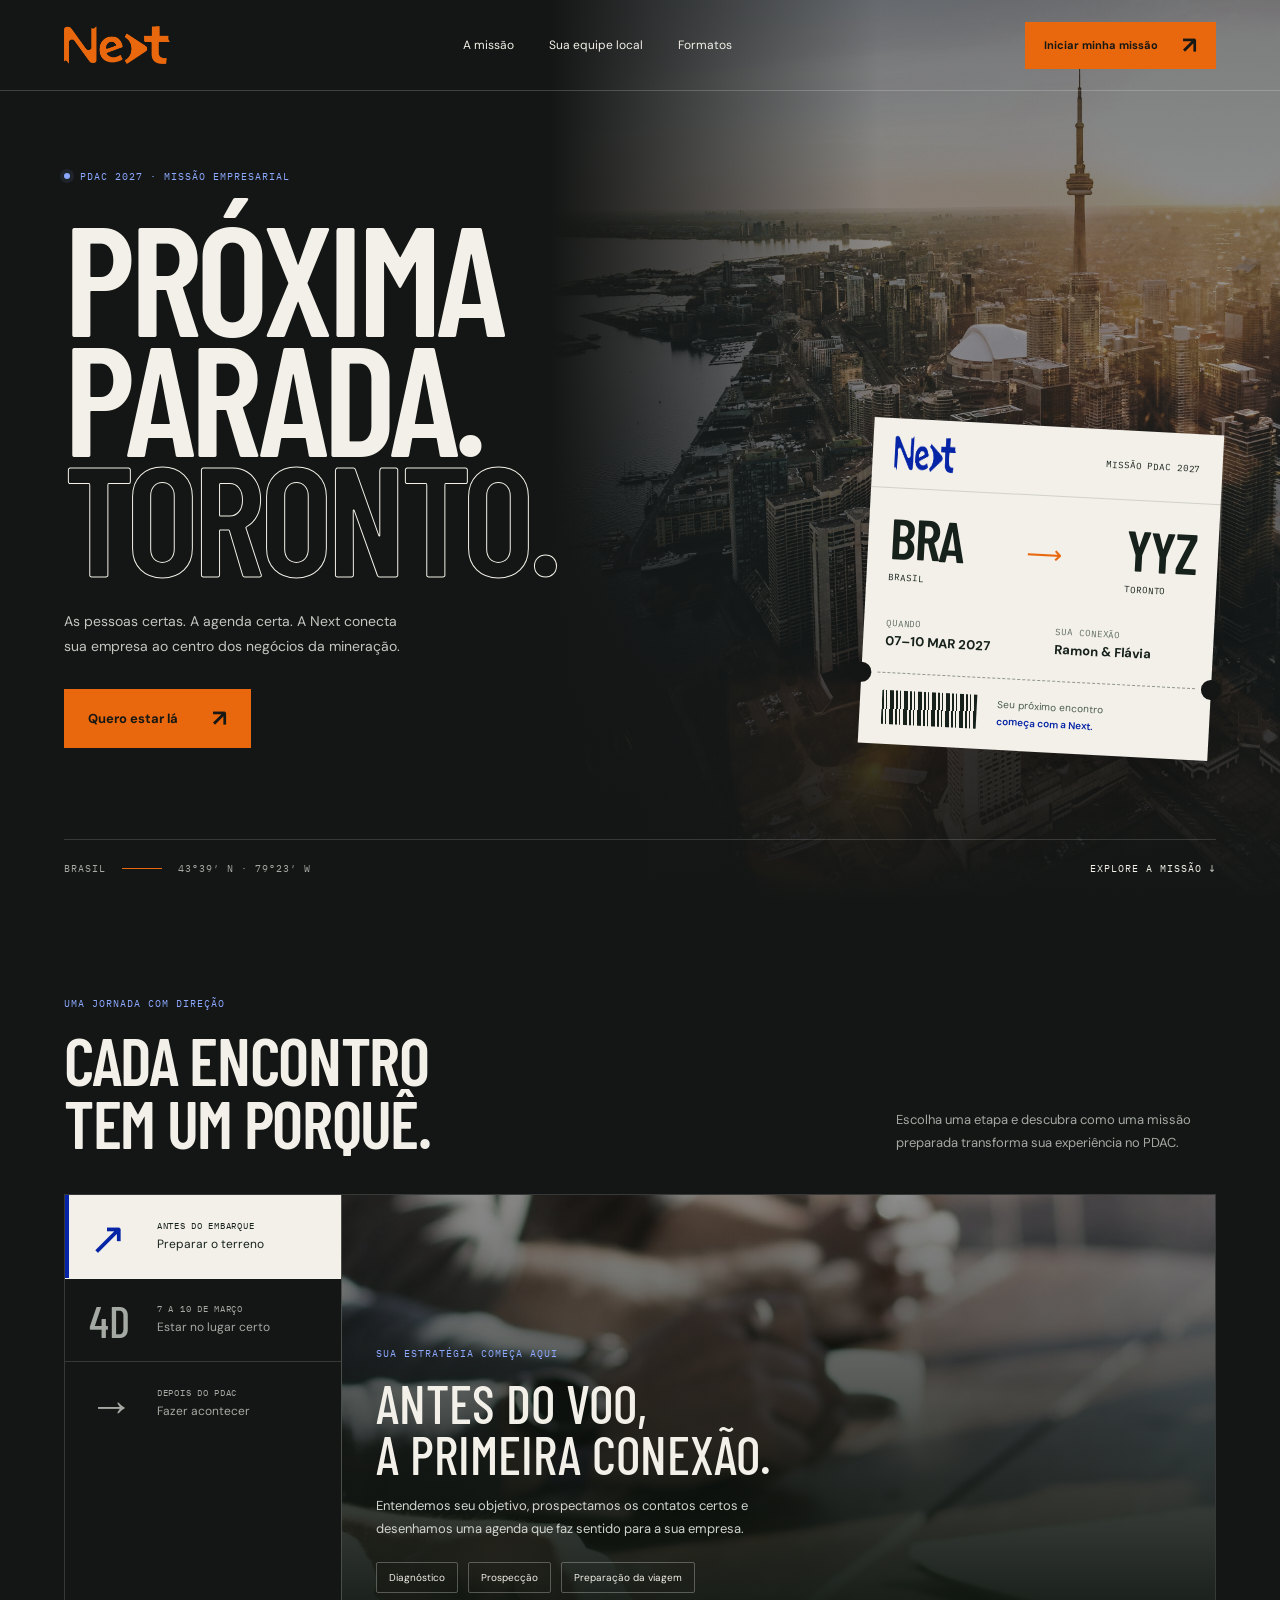
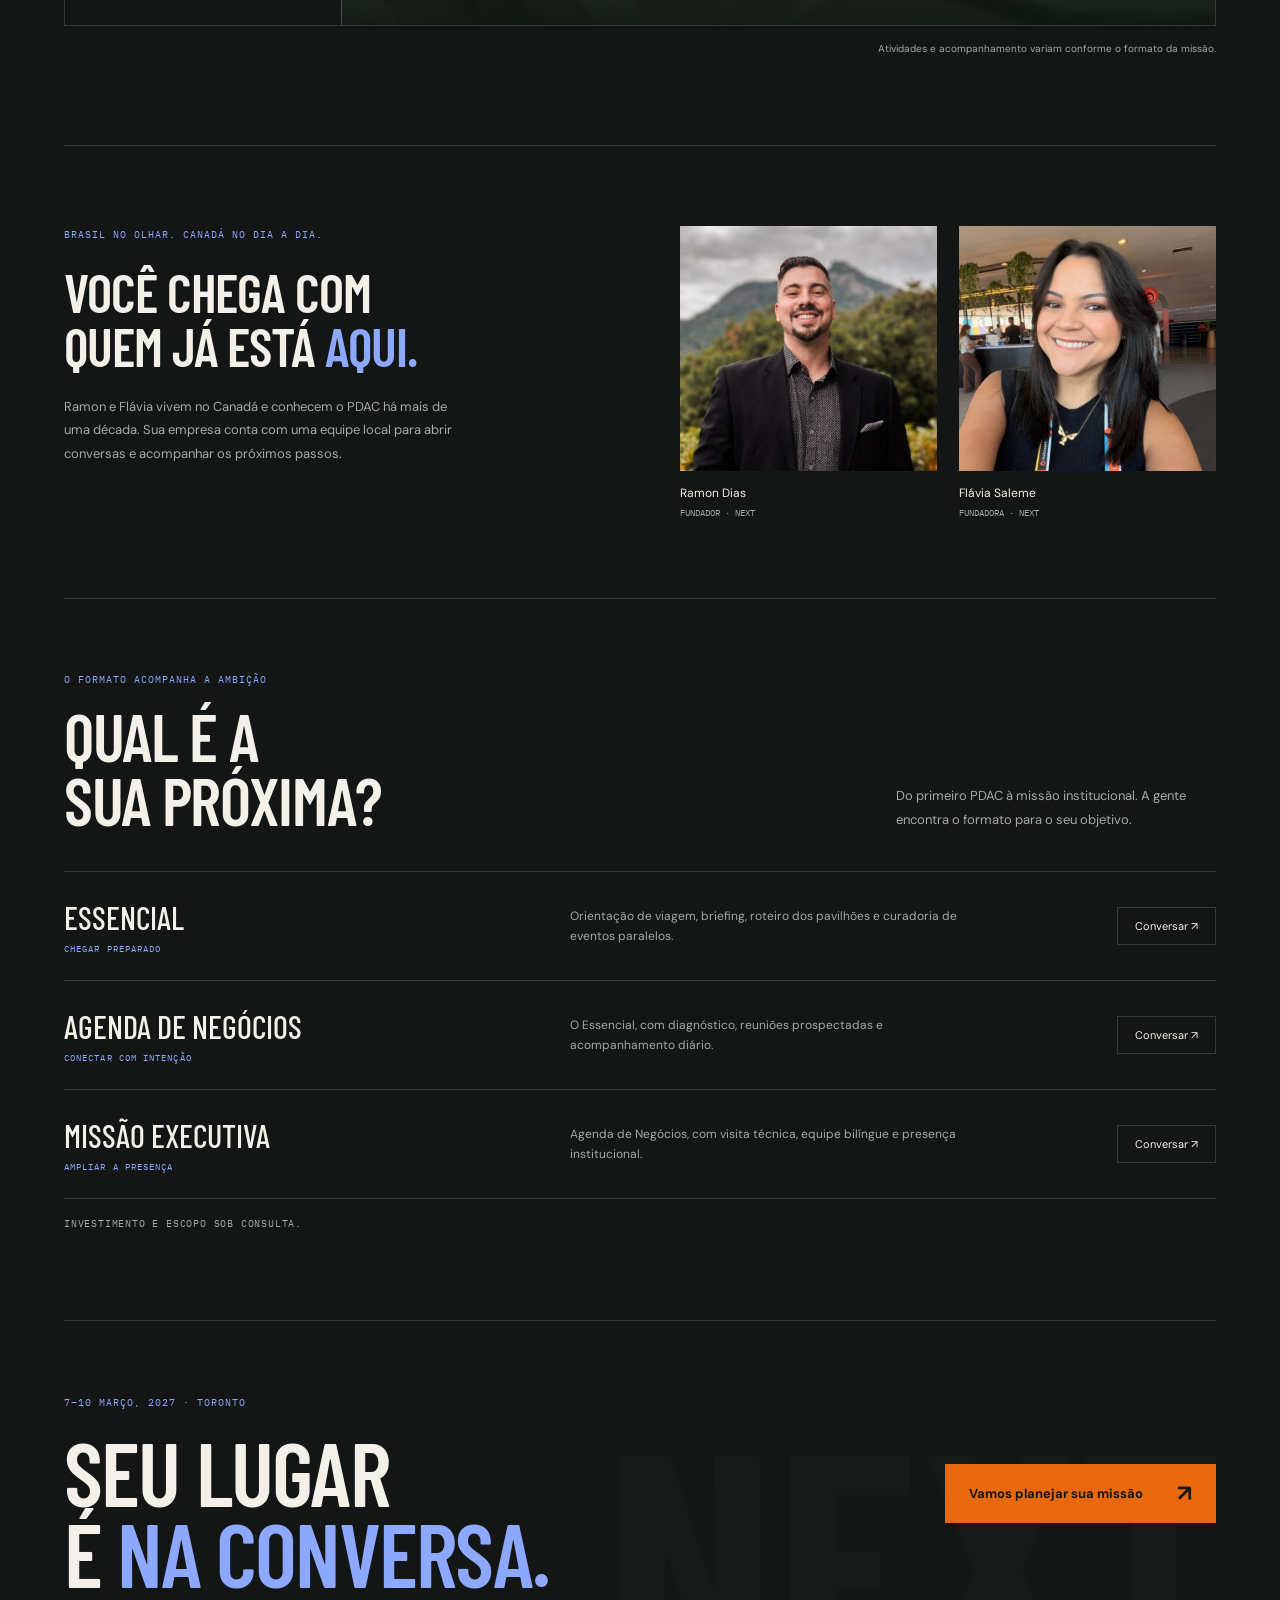
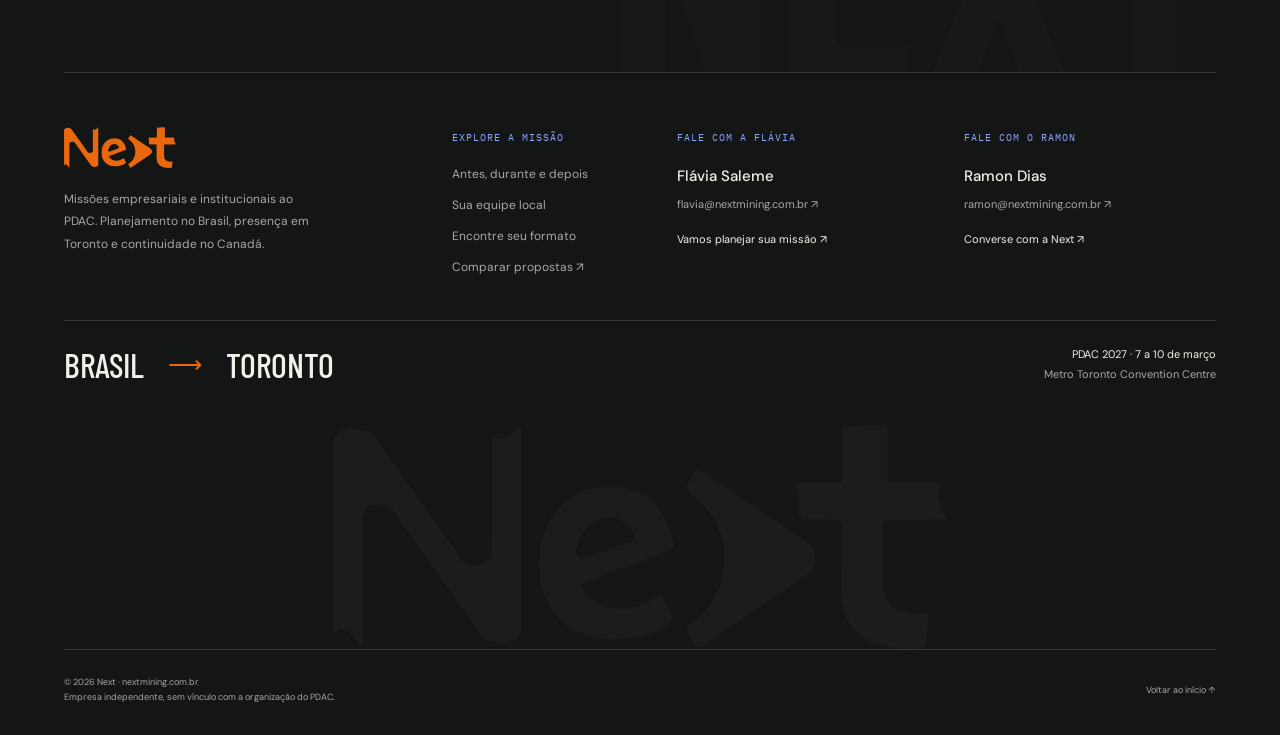
==== commit 74a22d27: "Keep founder photos in color with subtle hover motion" ====
--- a/atlas.html
+++ b/atlas.html
@@ -520,11 +520,14 @@
         width: 100%;
         height: 245px;
         object-fit: cover;
-        filter: grayscale(1);
-        transition: filter 0.5s;
-      }
-      .team-people figure:hover img {
-        filter: grayscale(0);
+      }
+      .team-people figure {
+        transition: transform 0.3s ease;
+      }
+      @media (hover: hover) and (prefers-reduced-motion: no-preference) {
+        .team-people figure:hover {
+          transform: translateY(-5px);
+        }
       }
       .team-people figcaption {
         padding-top: 14px;
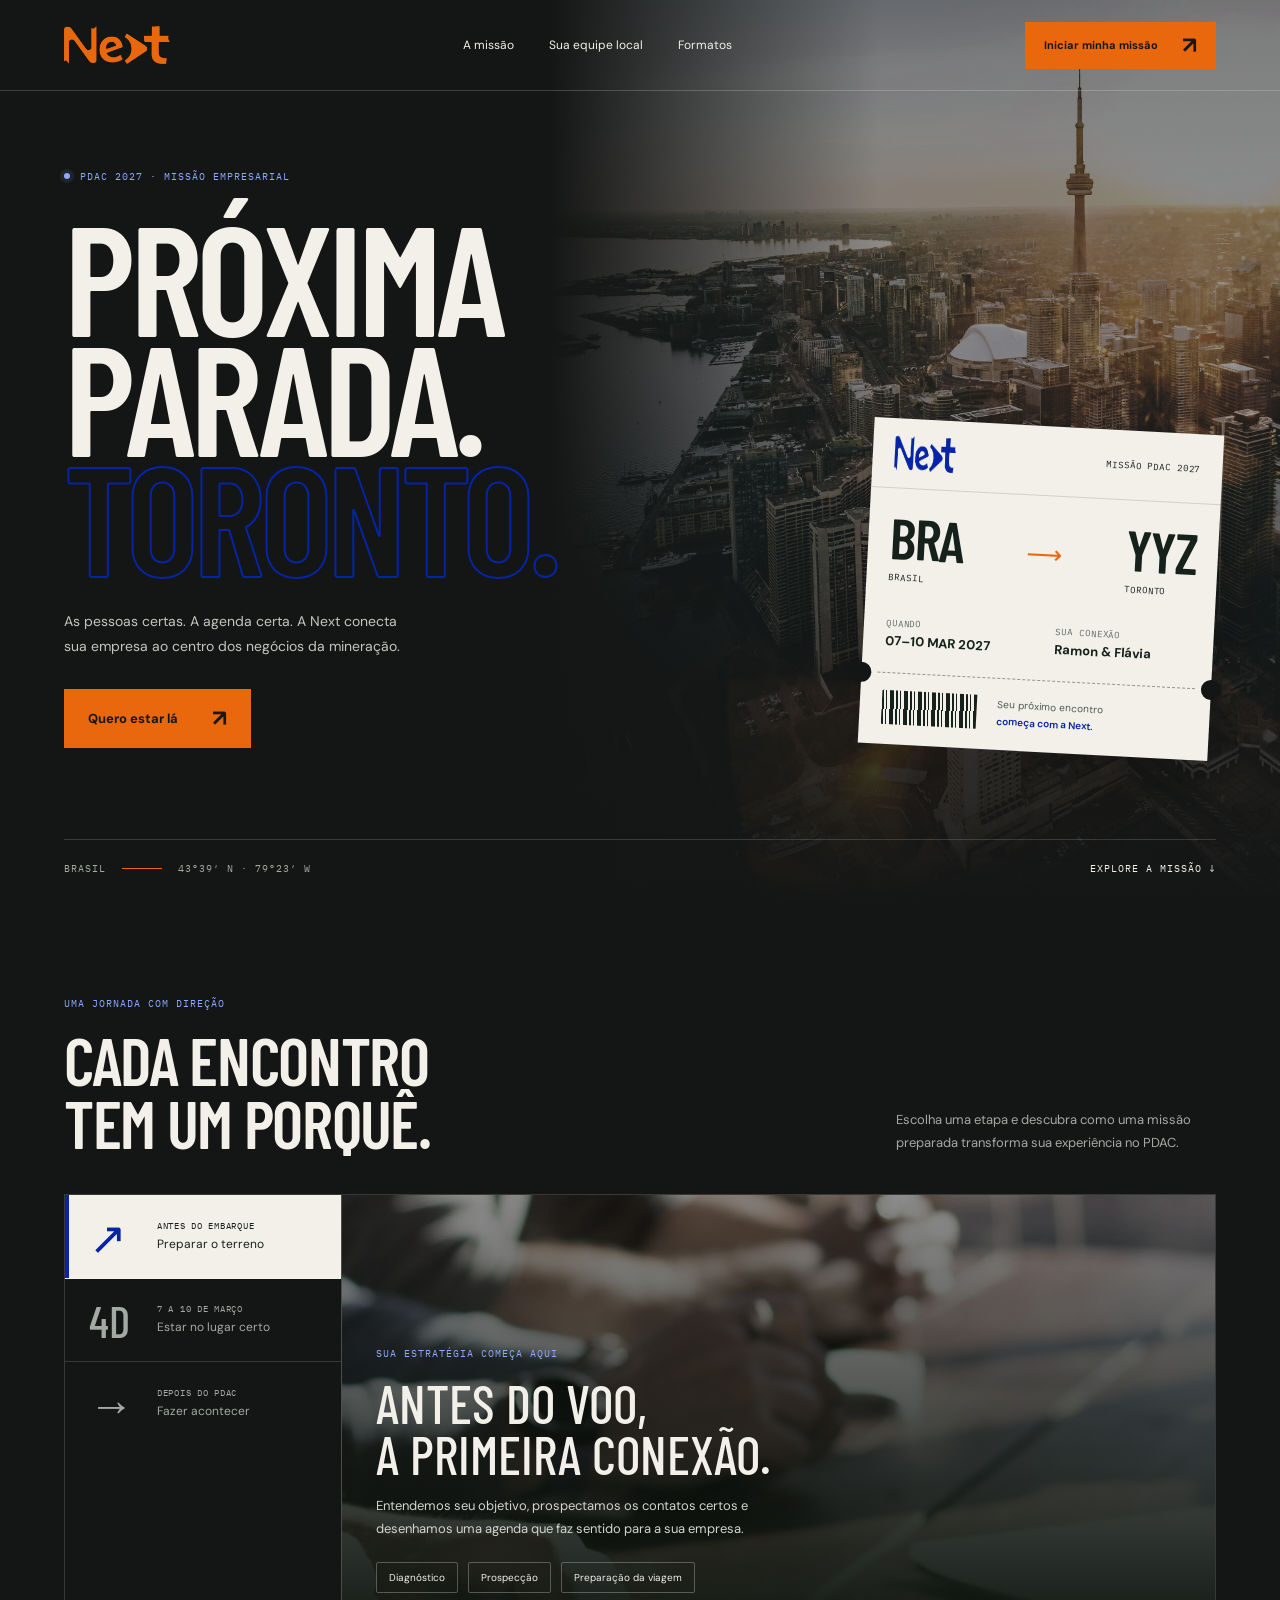
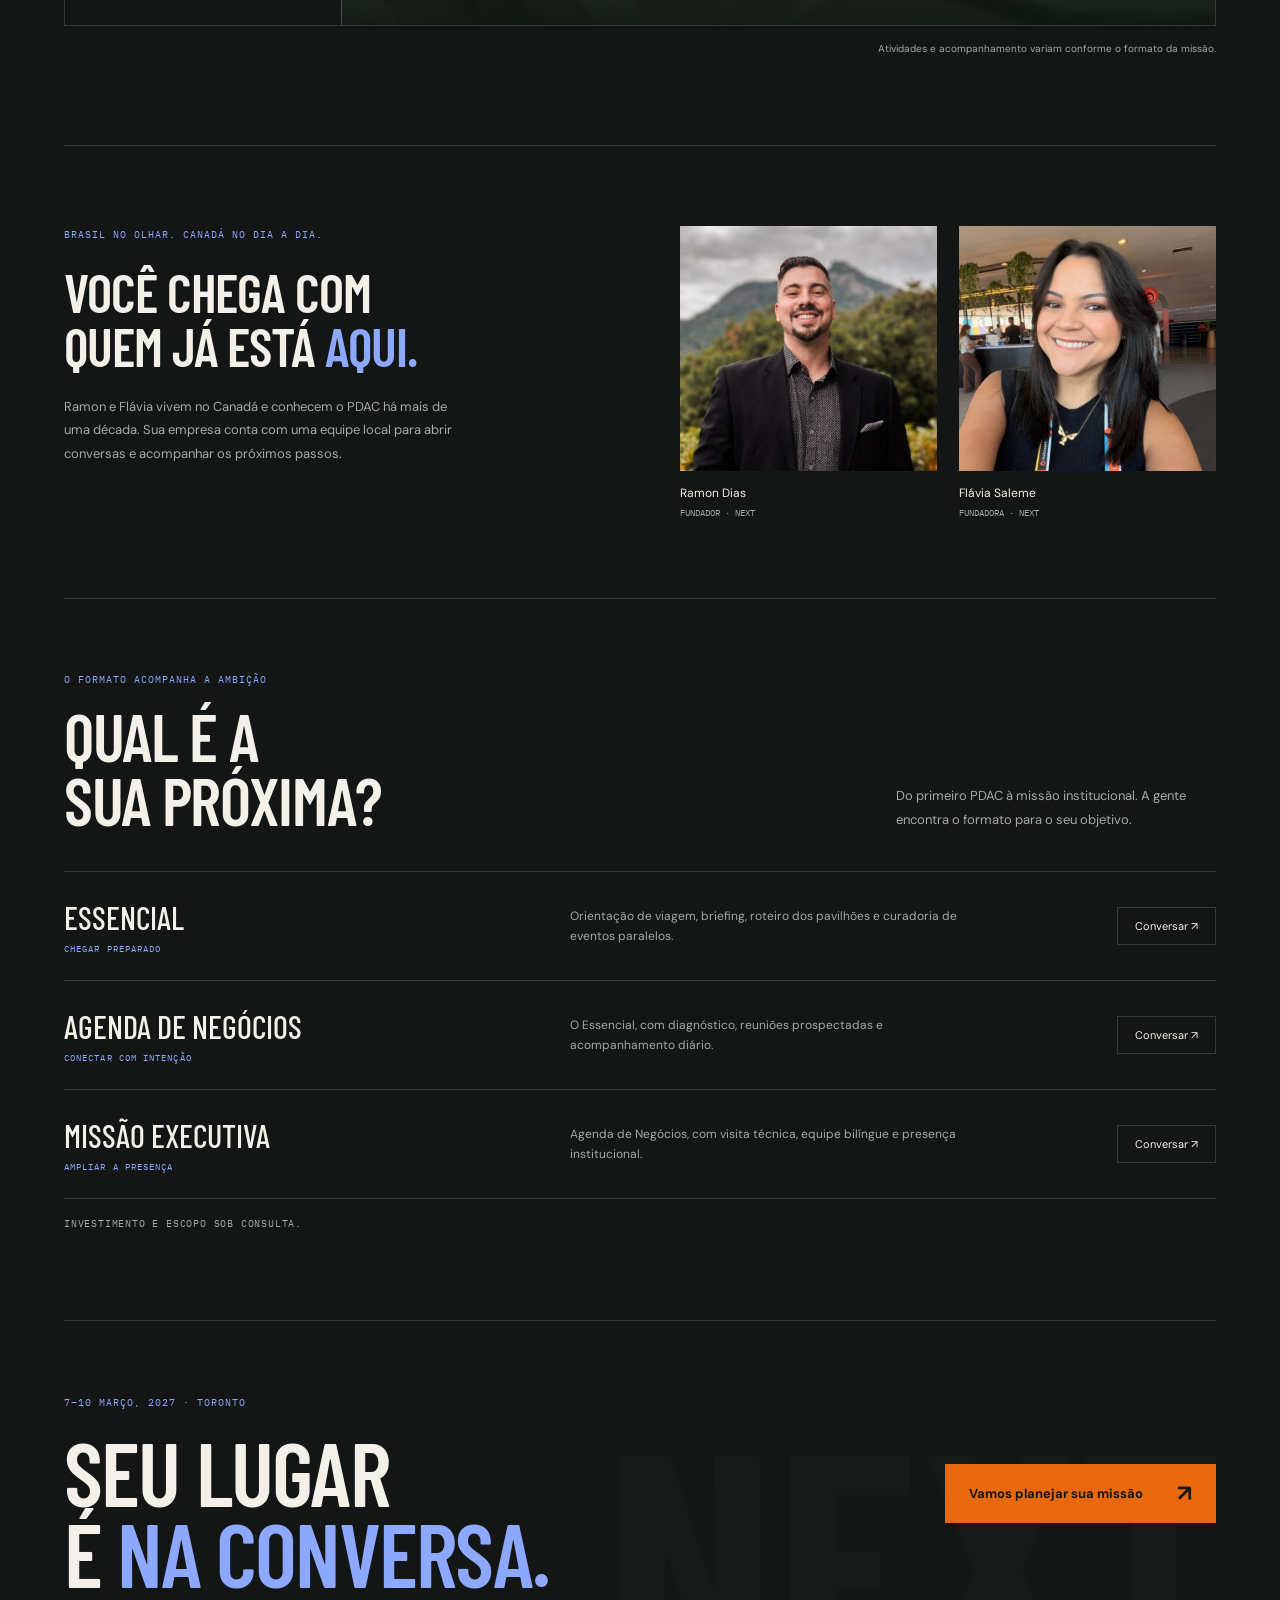
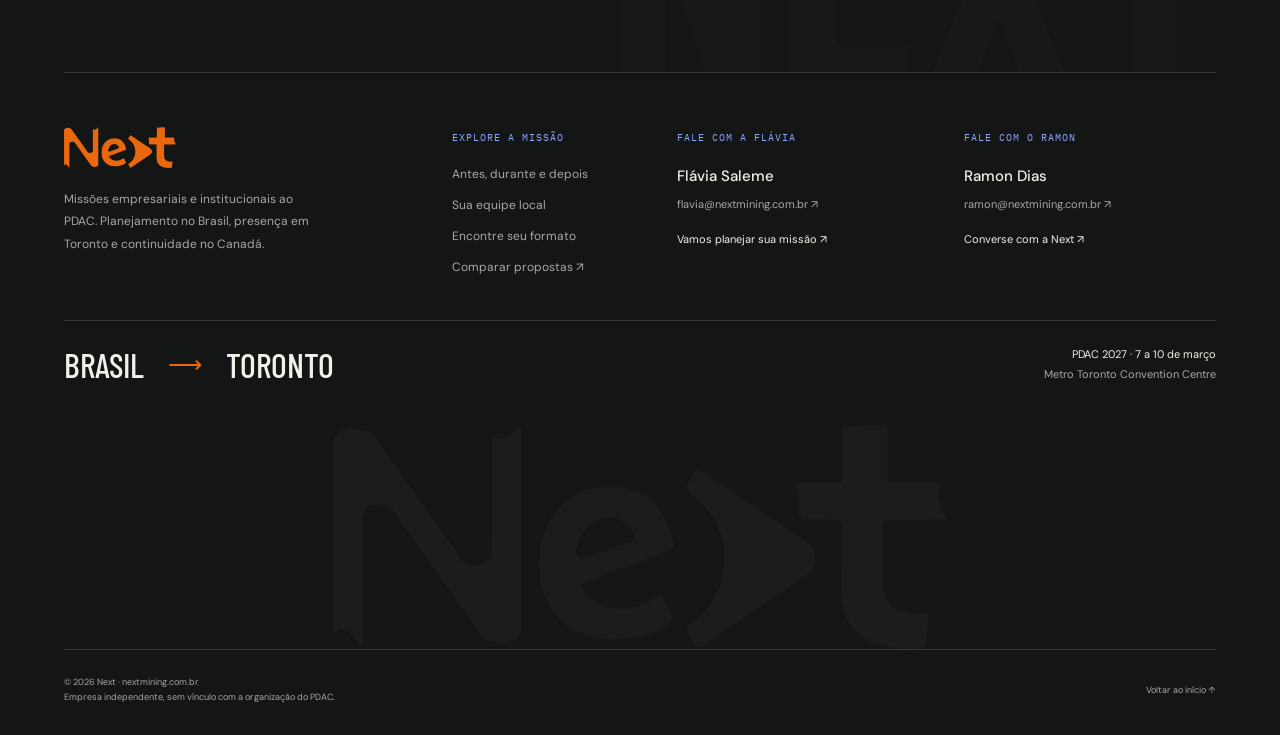
==== commit 2cafb8b7: "Use official brand blue for Toronto headline outline" ====
--- a/atlas.html
+++ b/atlas.html
@@ -201,7 +201,7 @@
       }
       .hero h1 .destination {
         color: transparent;
-        -webkit-text-stroke: 1px var(--text);
+        -webkit-text-stroke: 2px var(--blue);
       }
       .hero p {
         max-width: 350px;
@@ -520,13 +520,19 @@
         width: 100%;
         height: 245px;
         object-fit: cover;
+        transition: transform 0.3s ease;
       }
       .team-people figure {
         transition: transform 0.3s ease;
       }
-      @media (hover: hover) and (prefers-reduced-motion: no-preference) {
+      @media (hover: hover) {
         .team-people figure:hover {
-          transform: translateY(-5px);
+          transform: translateY(-6px);
+        }
+      }
+      @media (hover: hover) {
+        .team-people figure:hover img {
+          transform: scale(1.035);
         }
       }
       .team-people figcaption {
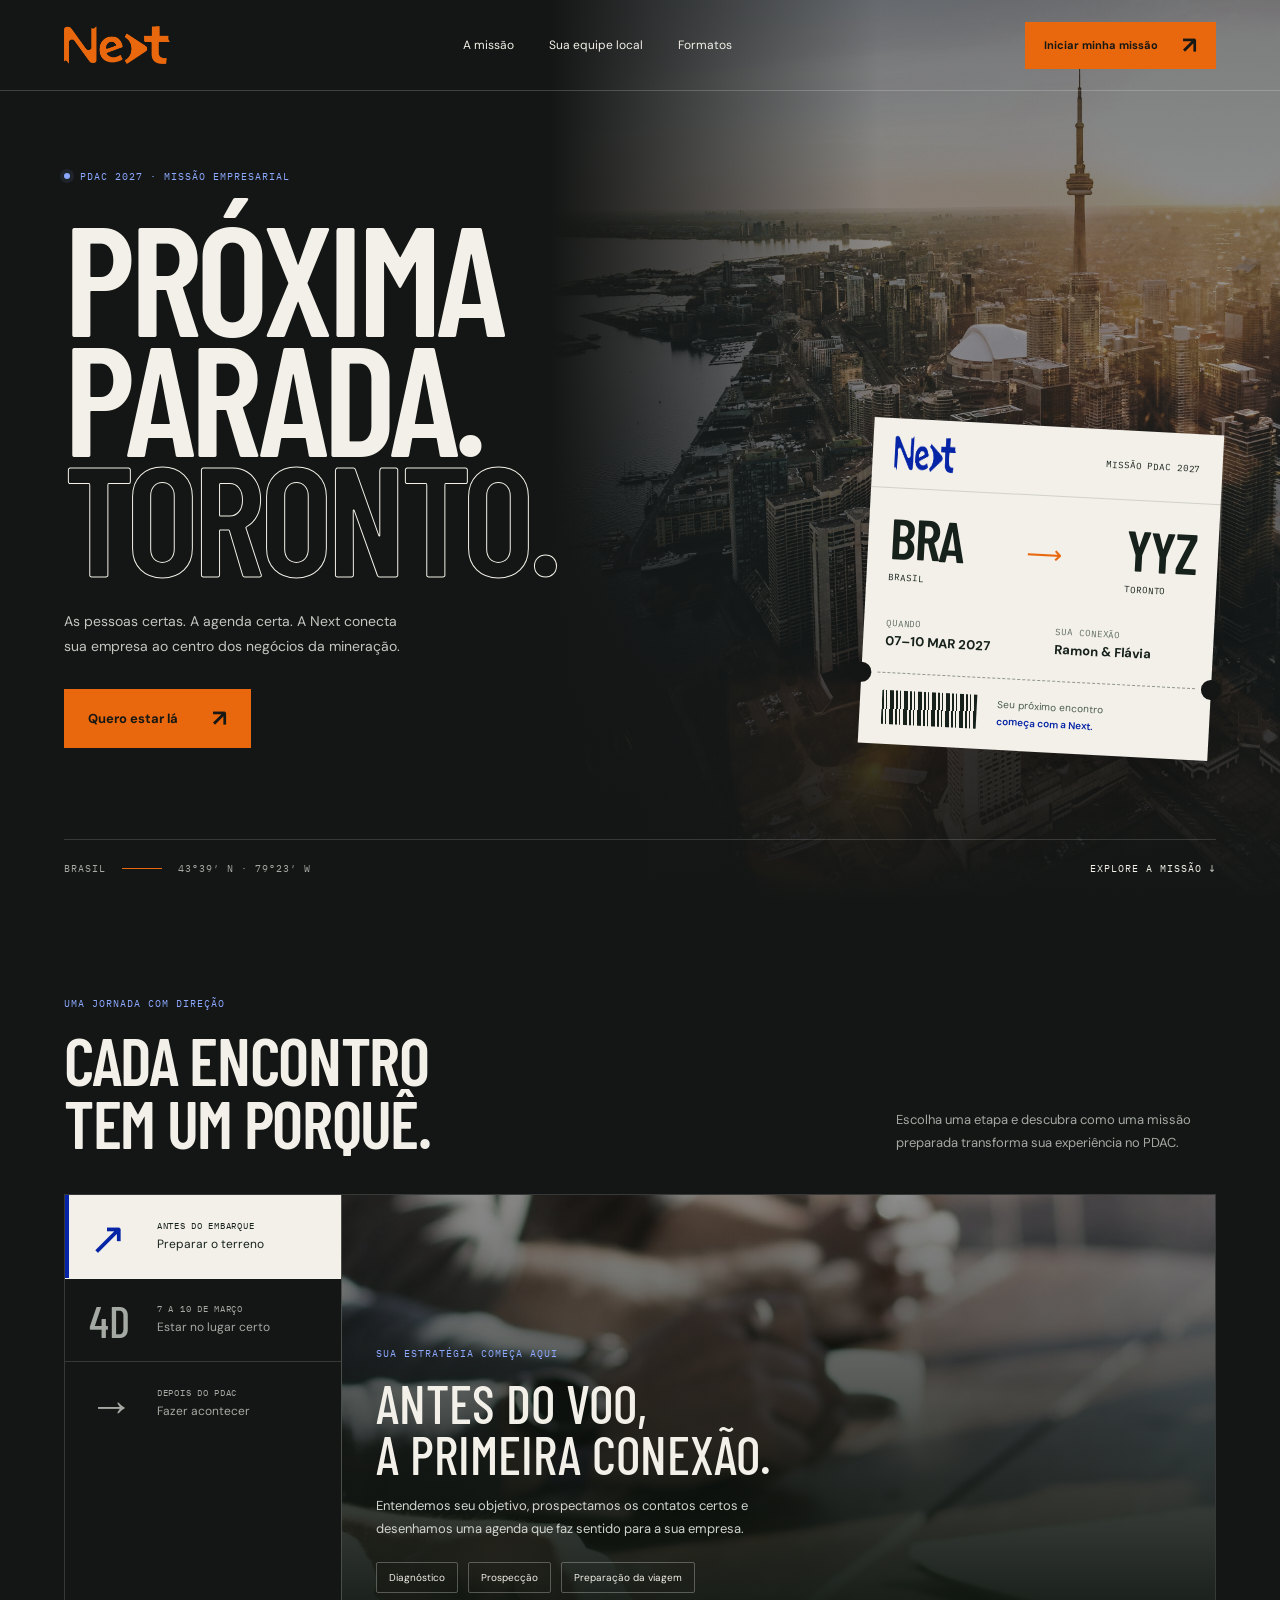
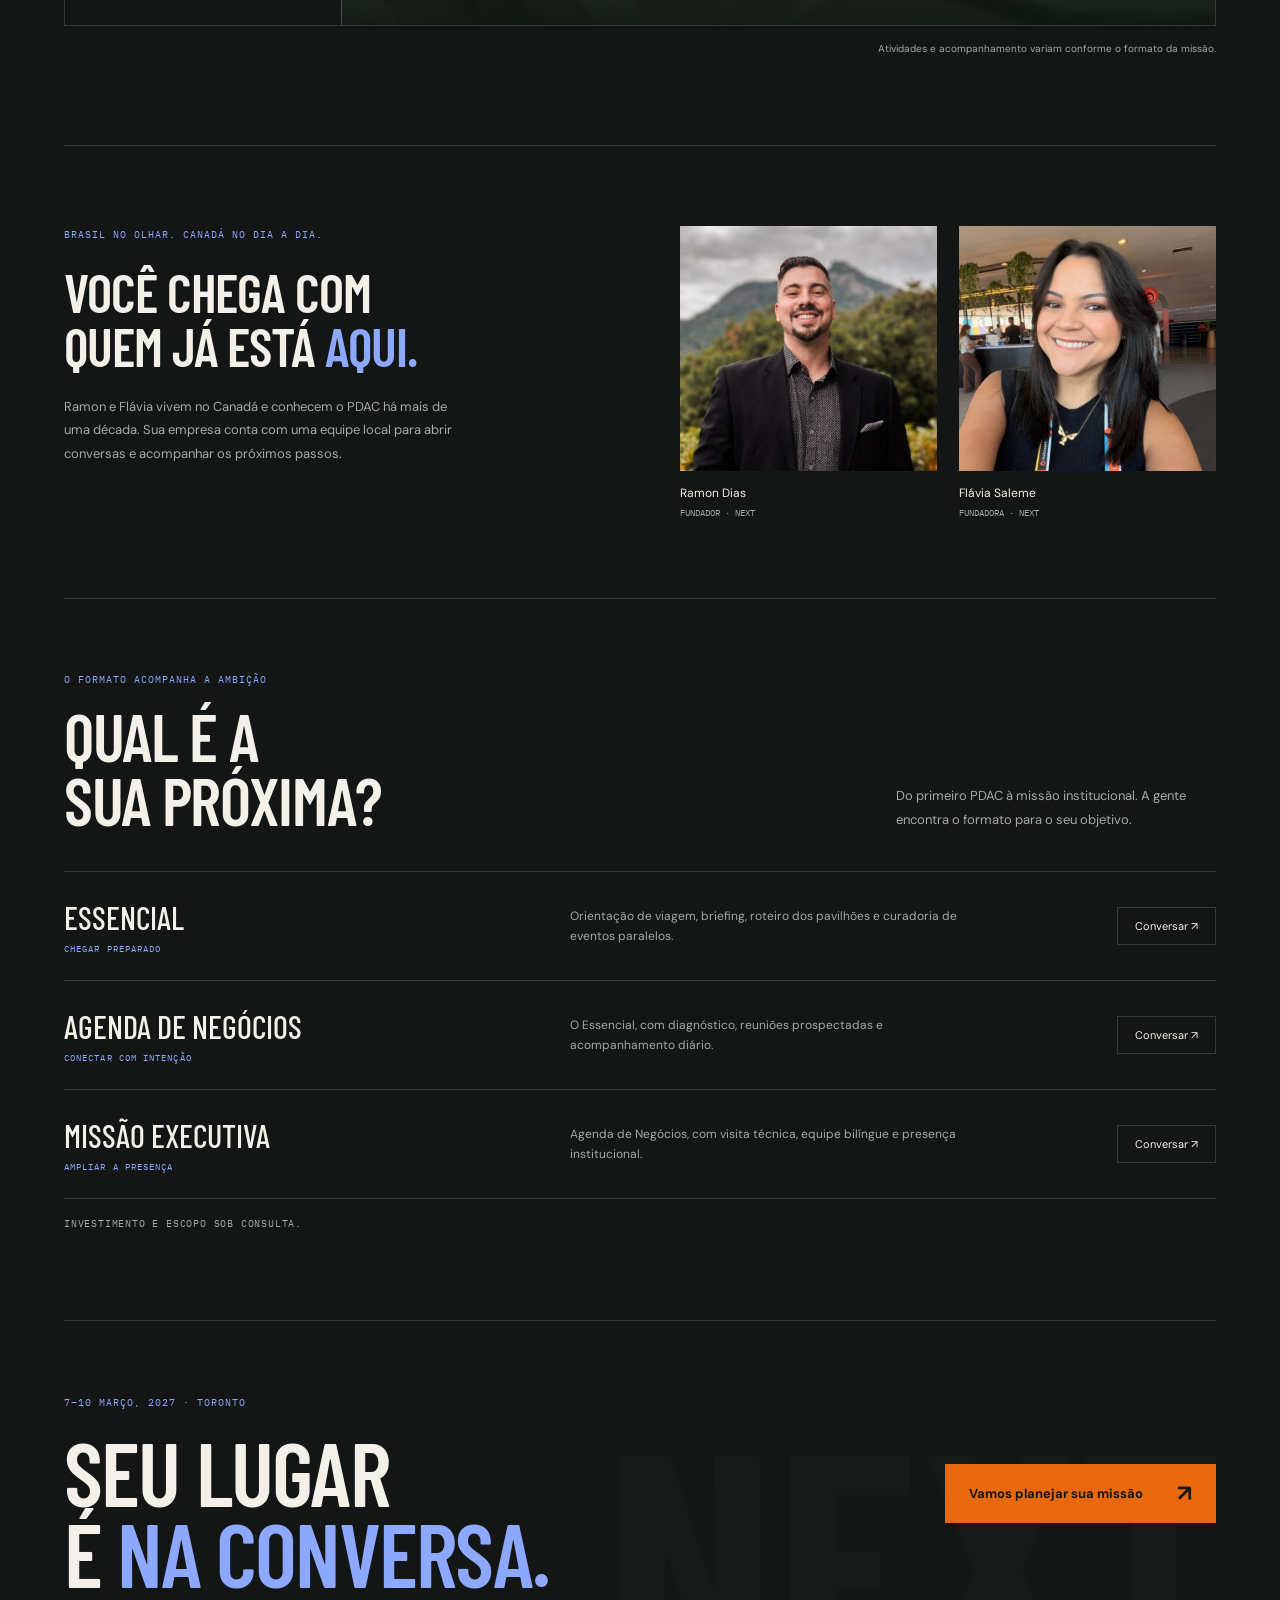
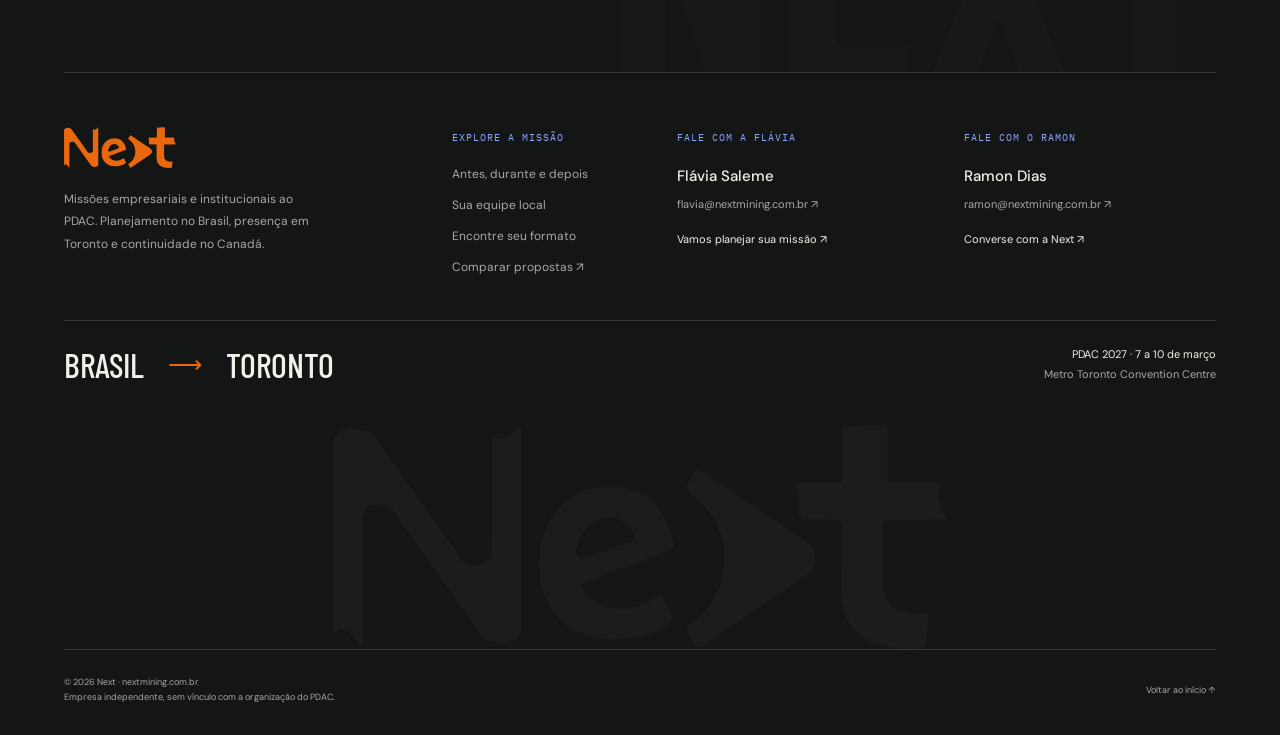
==== commit 45178f6b: "Restore thin light Toronto headline outline" ====
--- a/atlas.html
+++ b/atlas.html
@@ -201,7 +201,7 @@
       }
       .hero h1 .destination {
         color: transparent;
-        -webkit-text-stroke: 2px var(--blue);
+        -webkit-text-stroke: 1px var(--text);
       }
       .hero p {
         max-width: 350px;
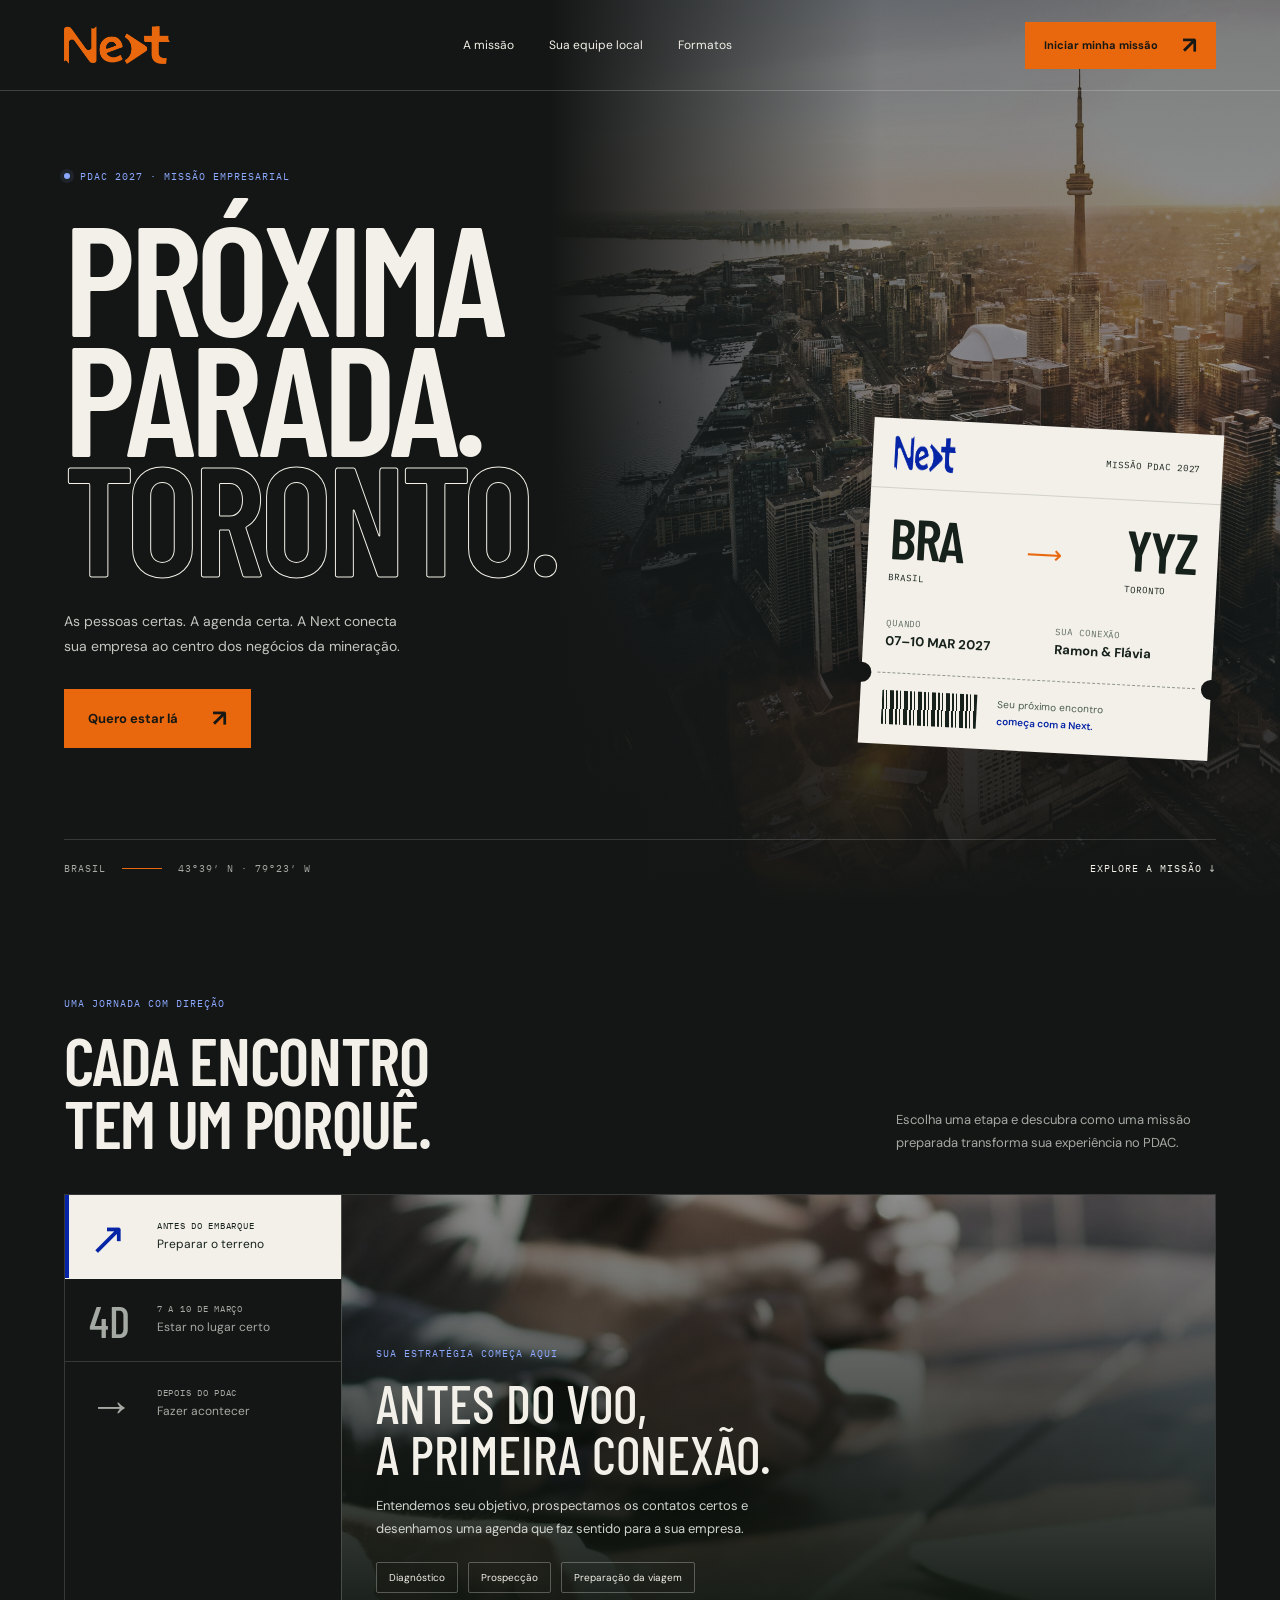
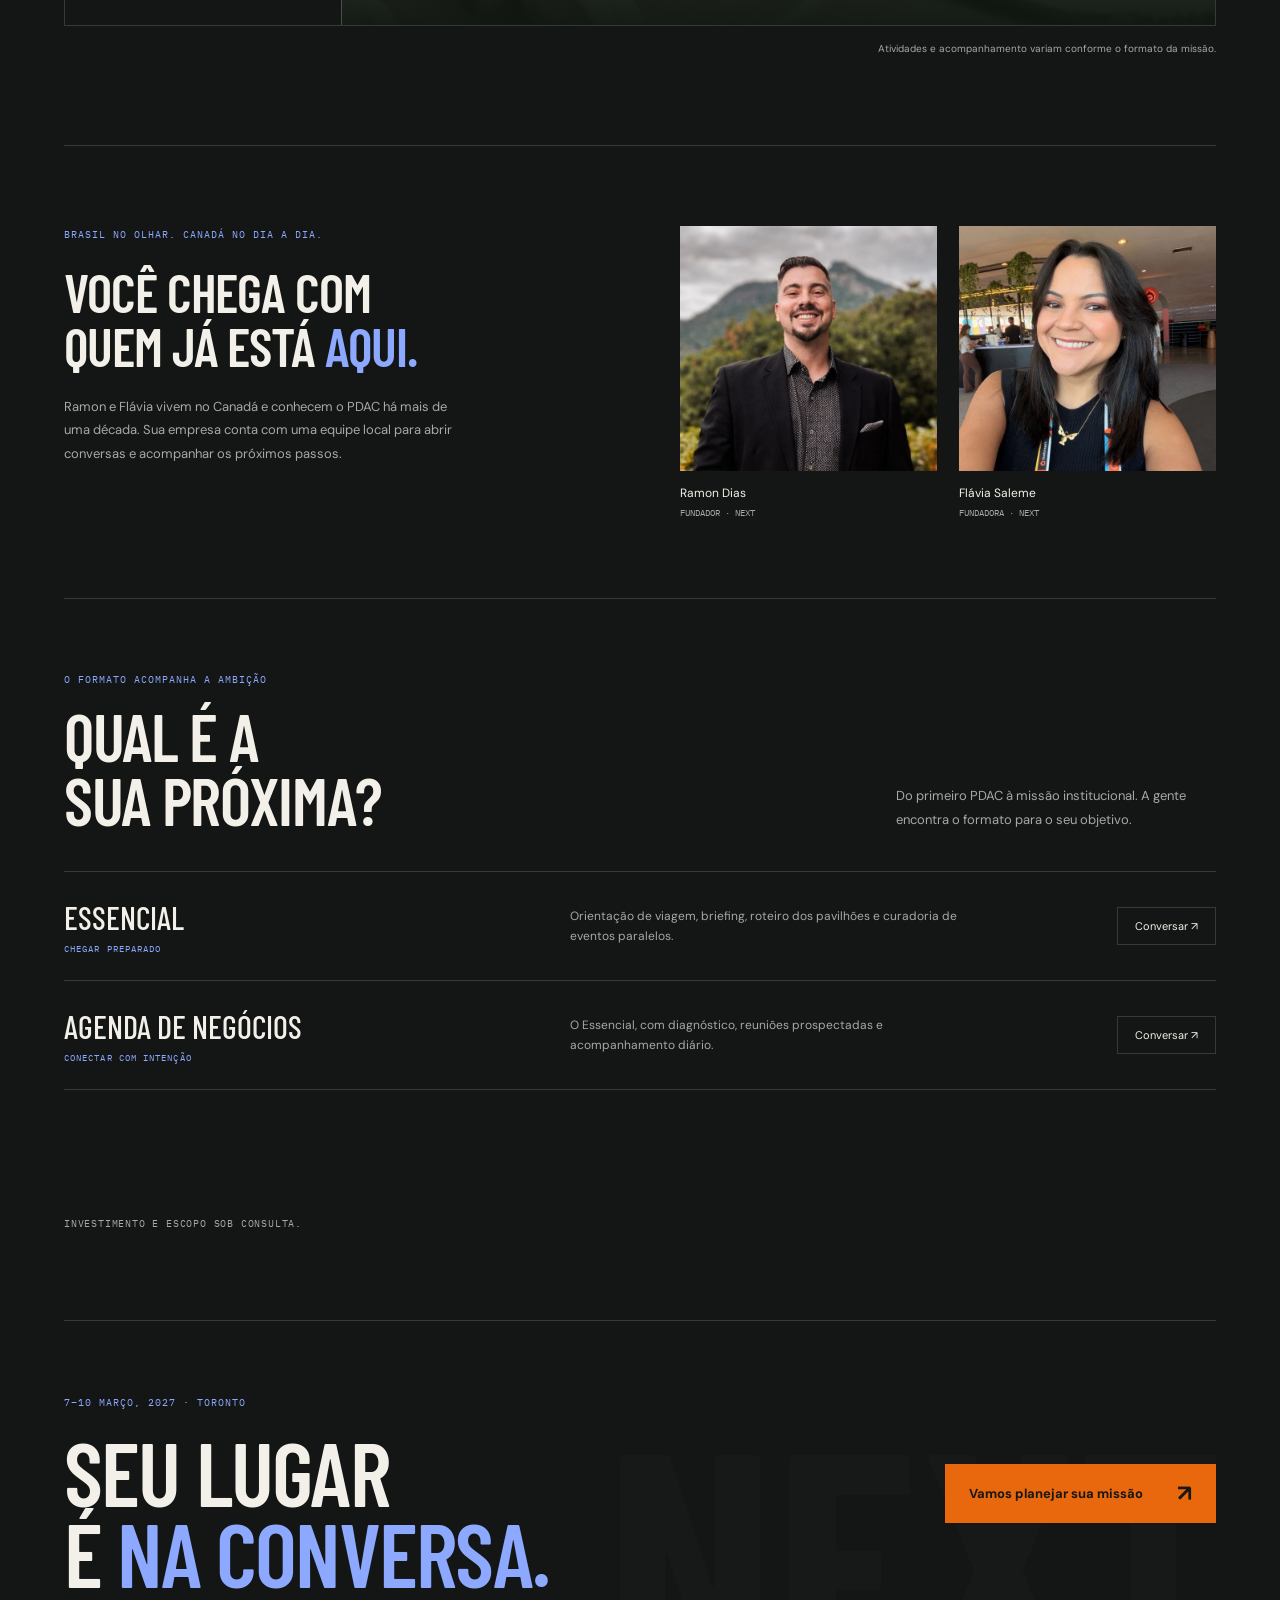
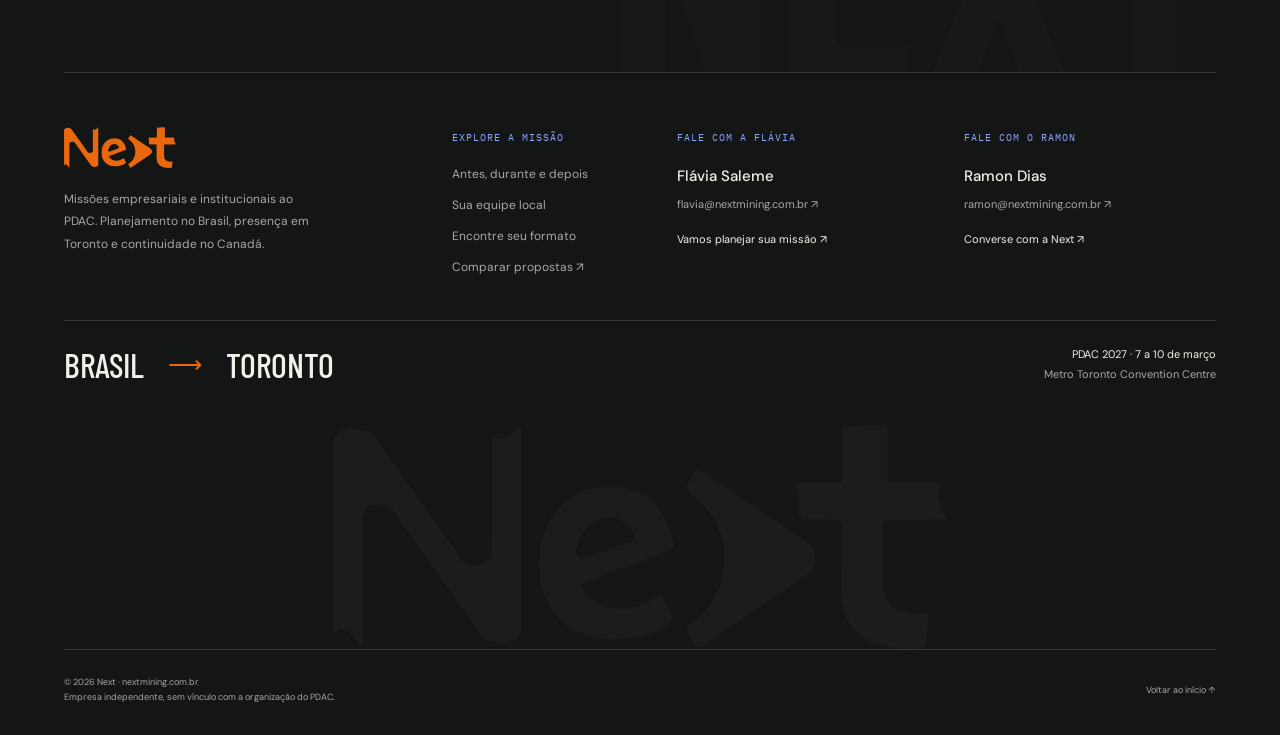
==== commit 4d0cc399: "Direct WhatsApp leads to the official contact number" ====
--- a/atlas.html
+++ b/atlas.html
@@ -1523,7 +1523,7 @@
         </footer>
       </div>
     </main>
-    <script src="config.js"></script>
+    <script src="config.js?v=contact-20261118"></script>
     <script src="concept-contact.js"></script>
     <script>
       const stages = {
